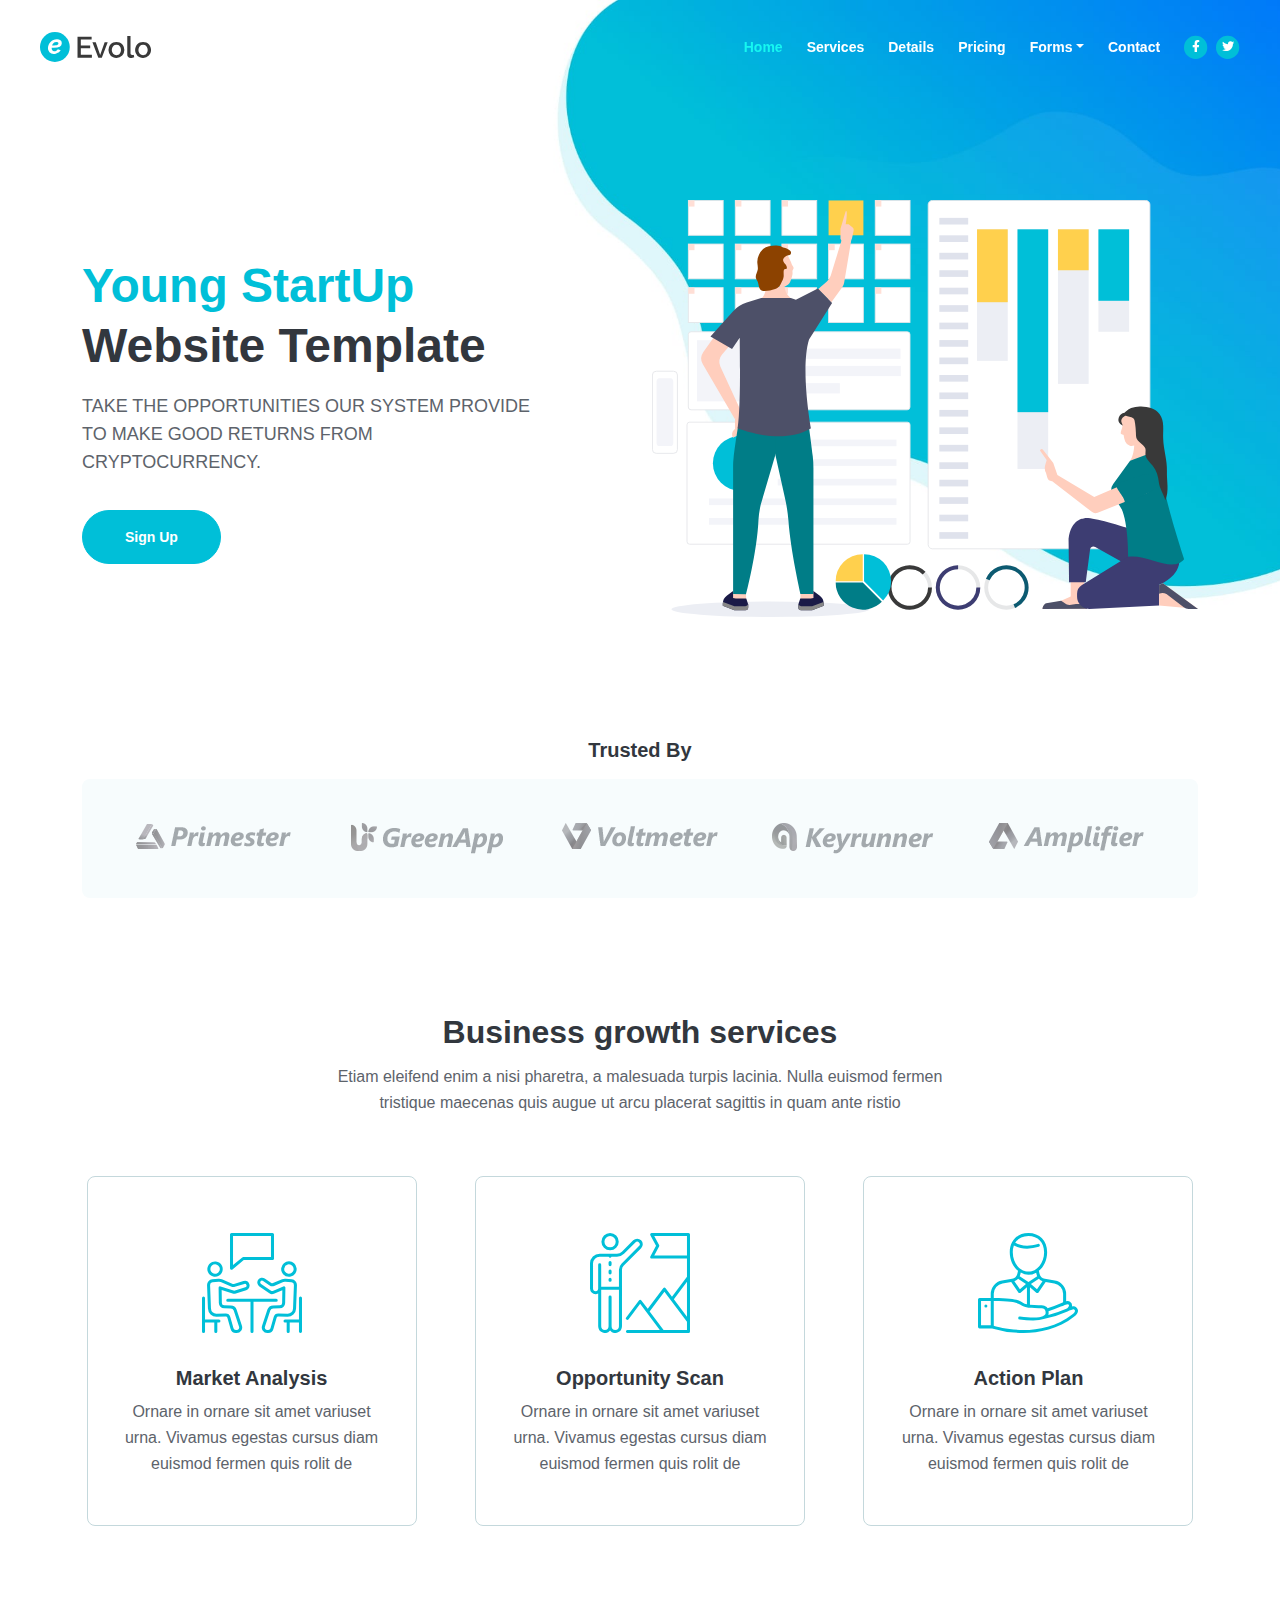
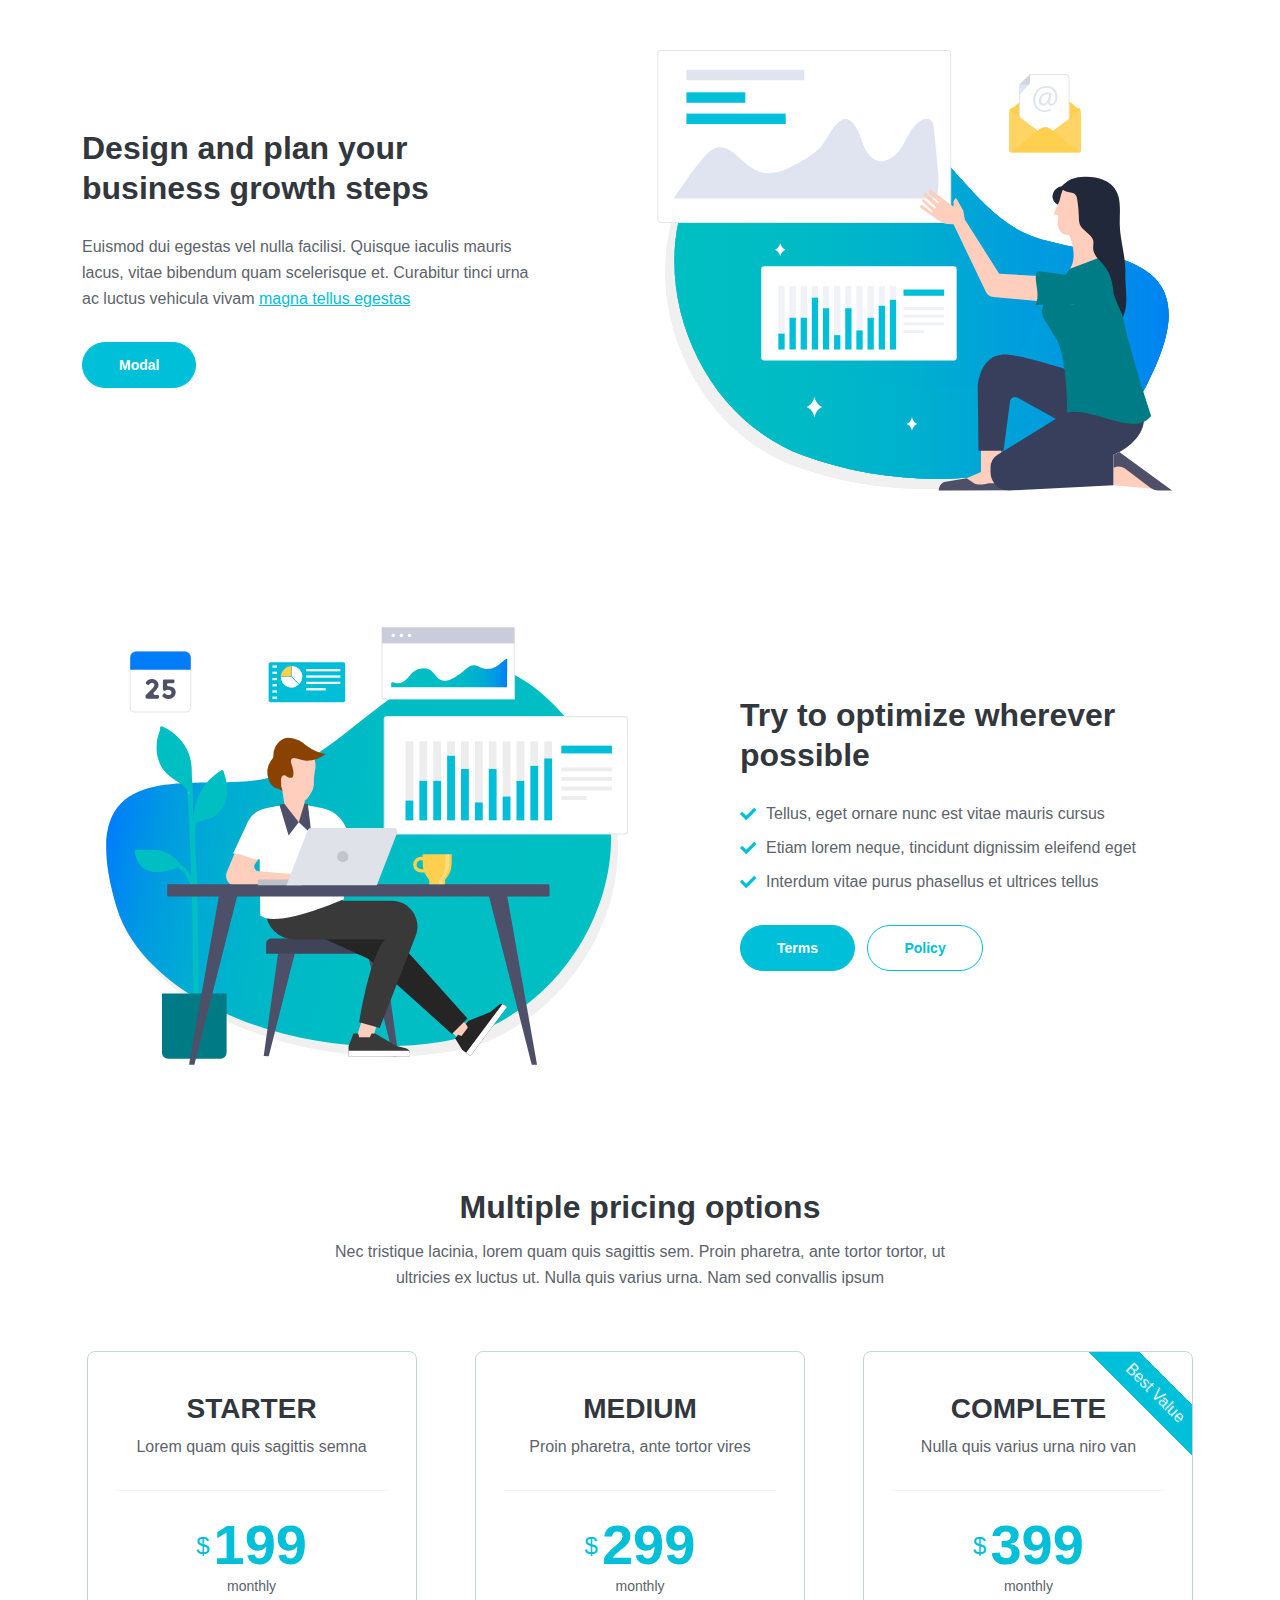
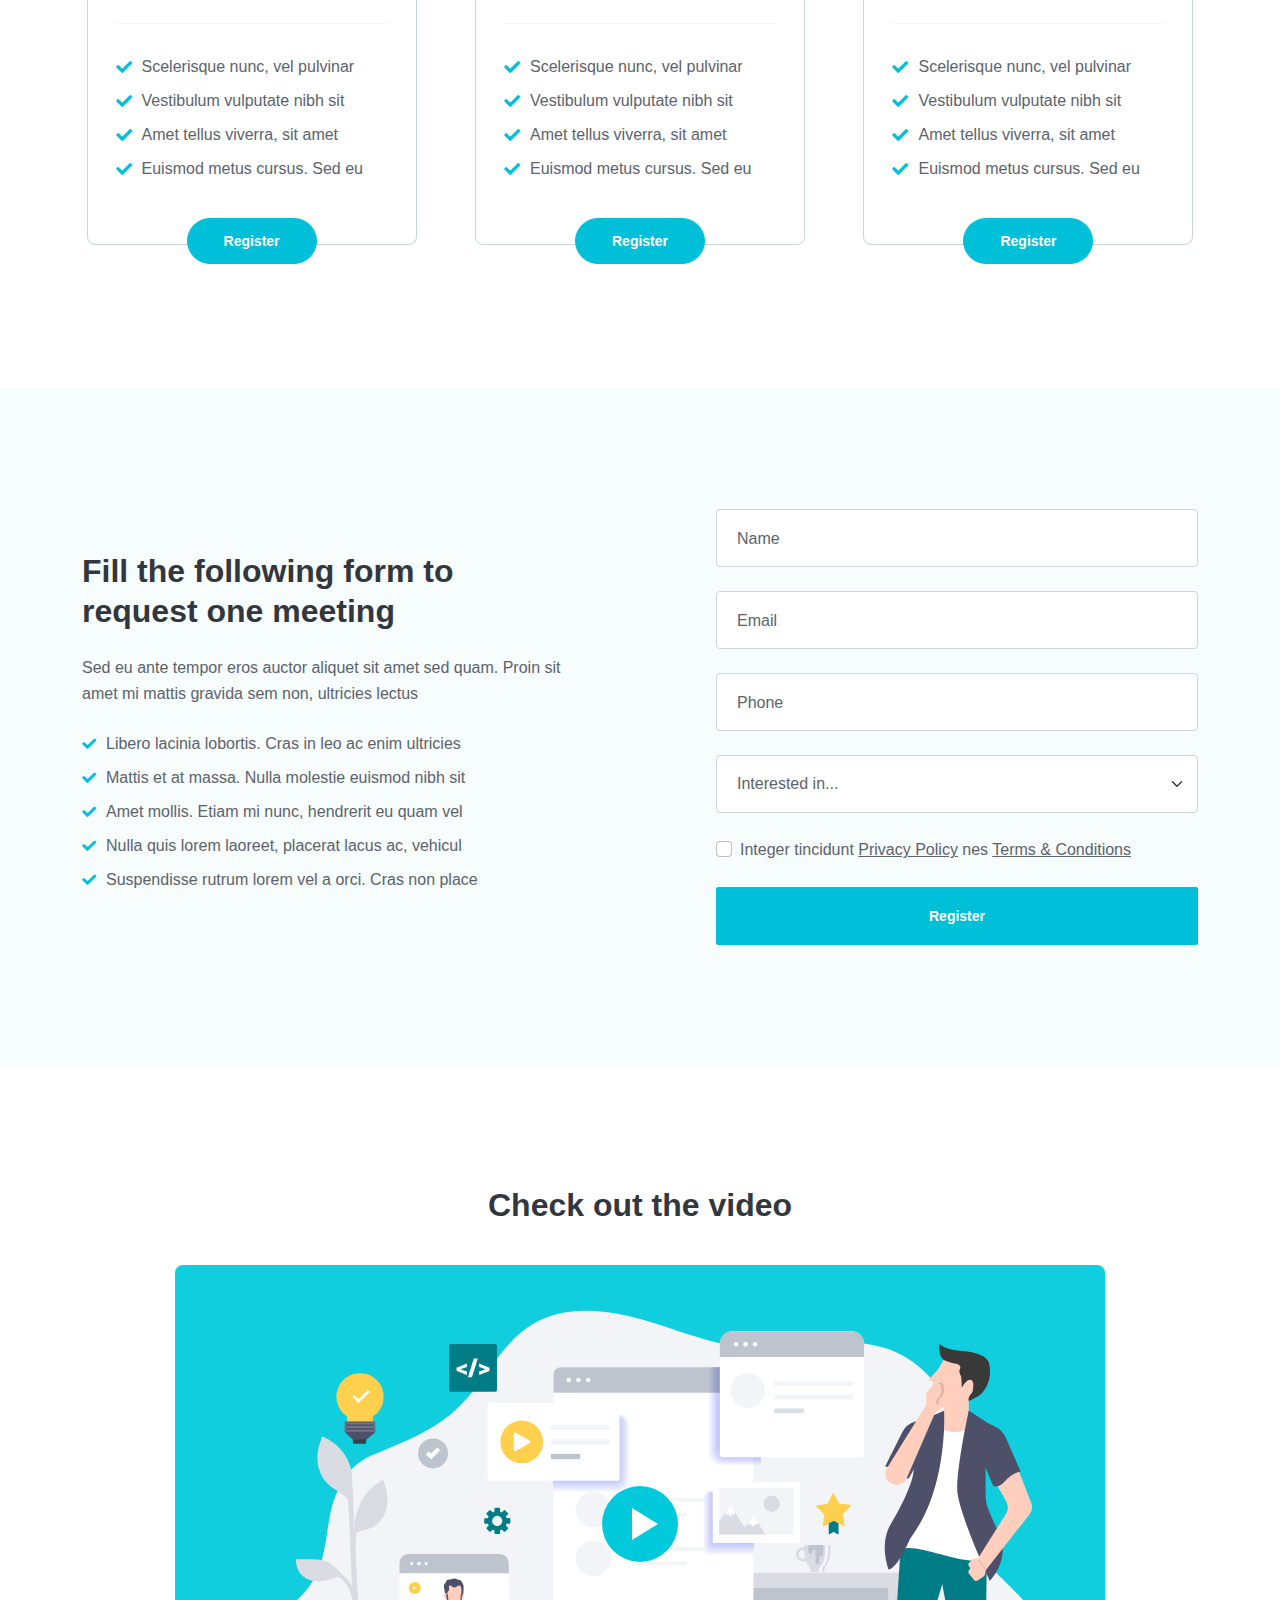
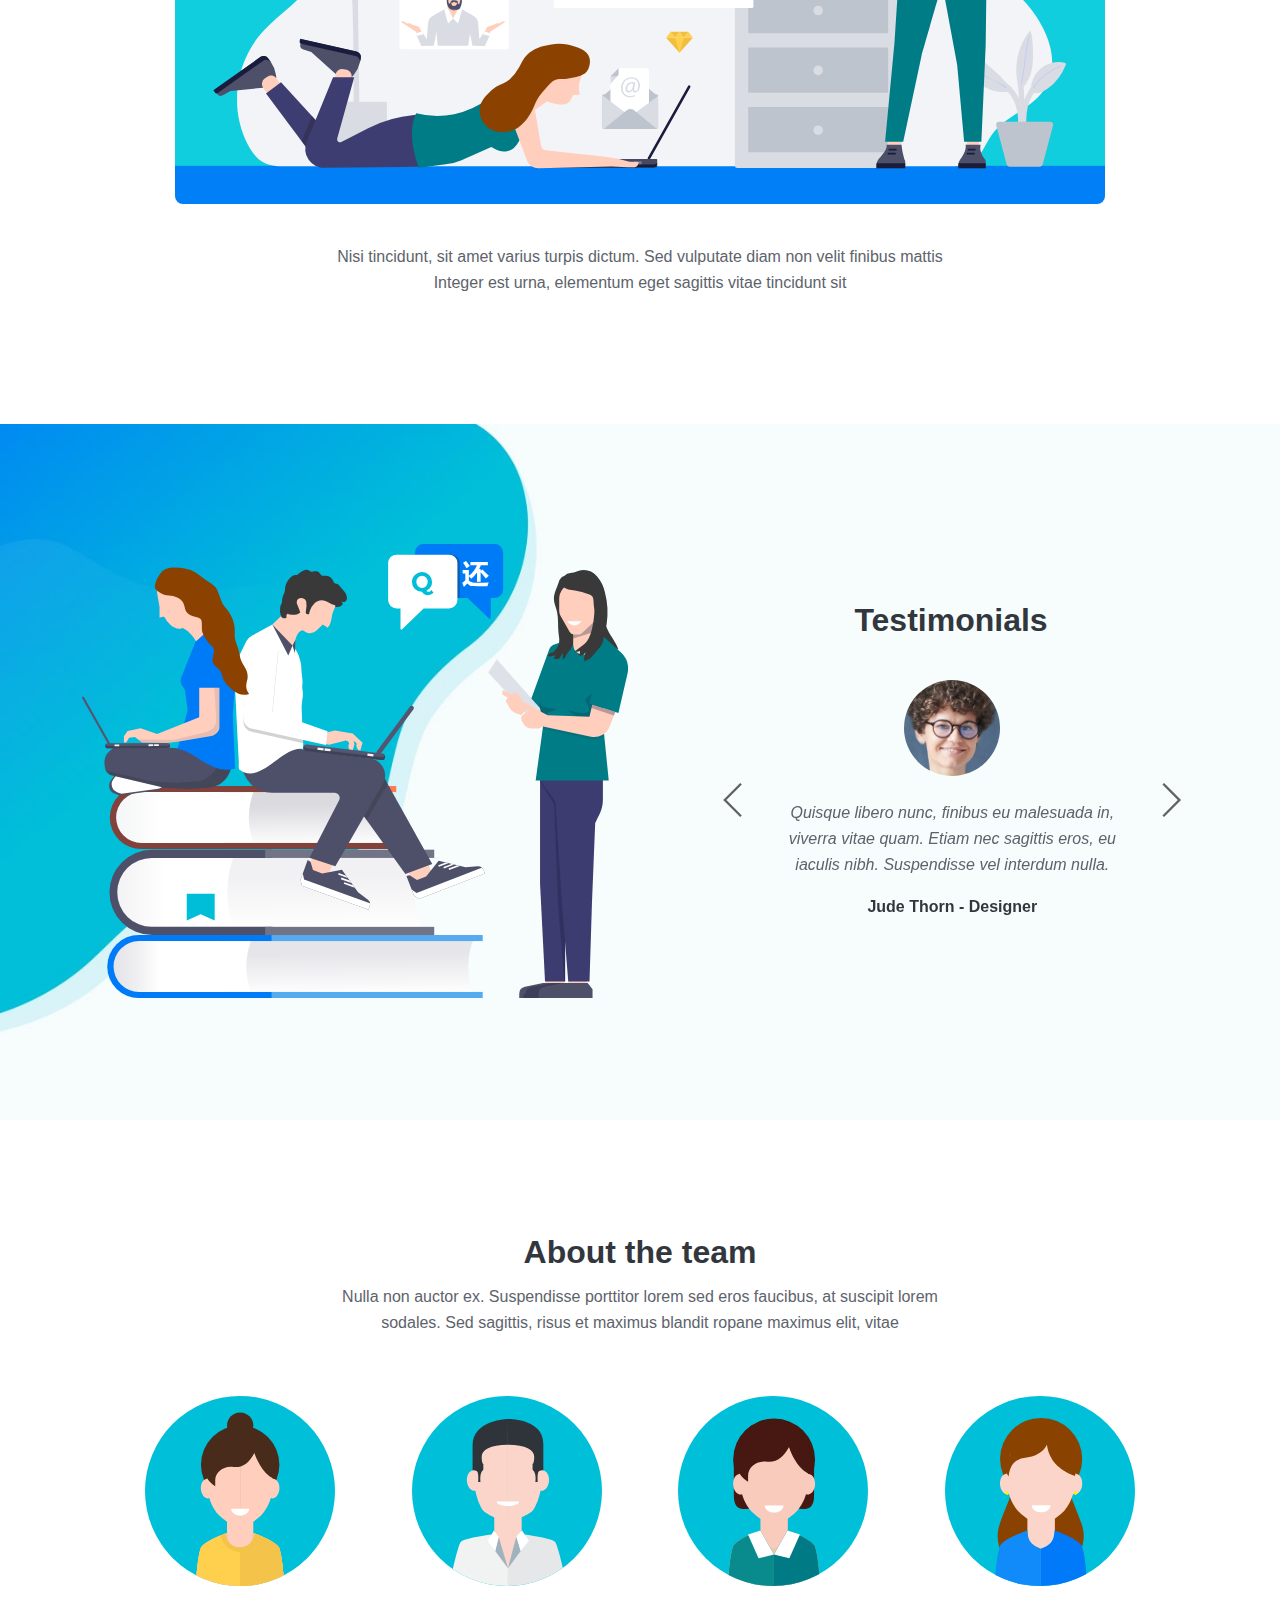
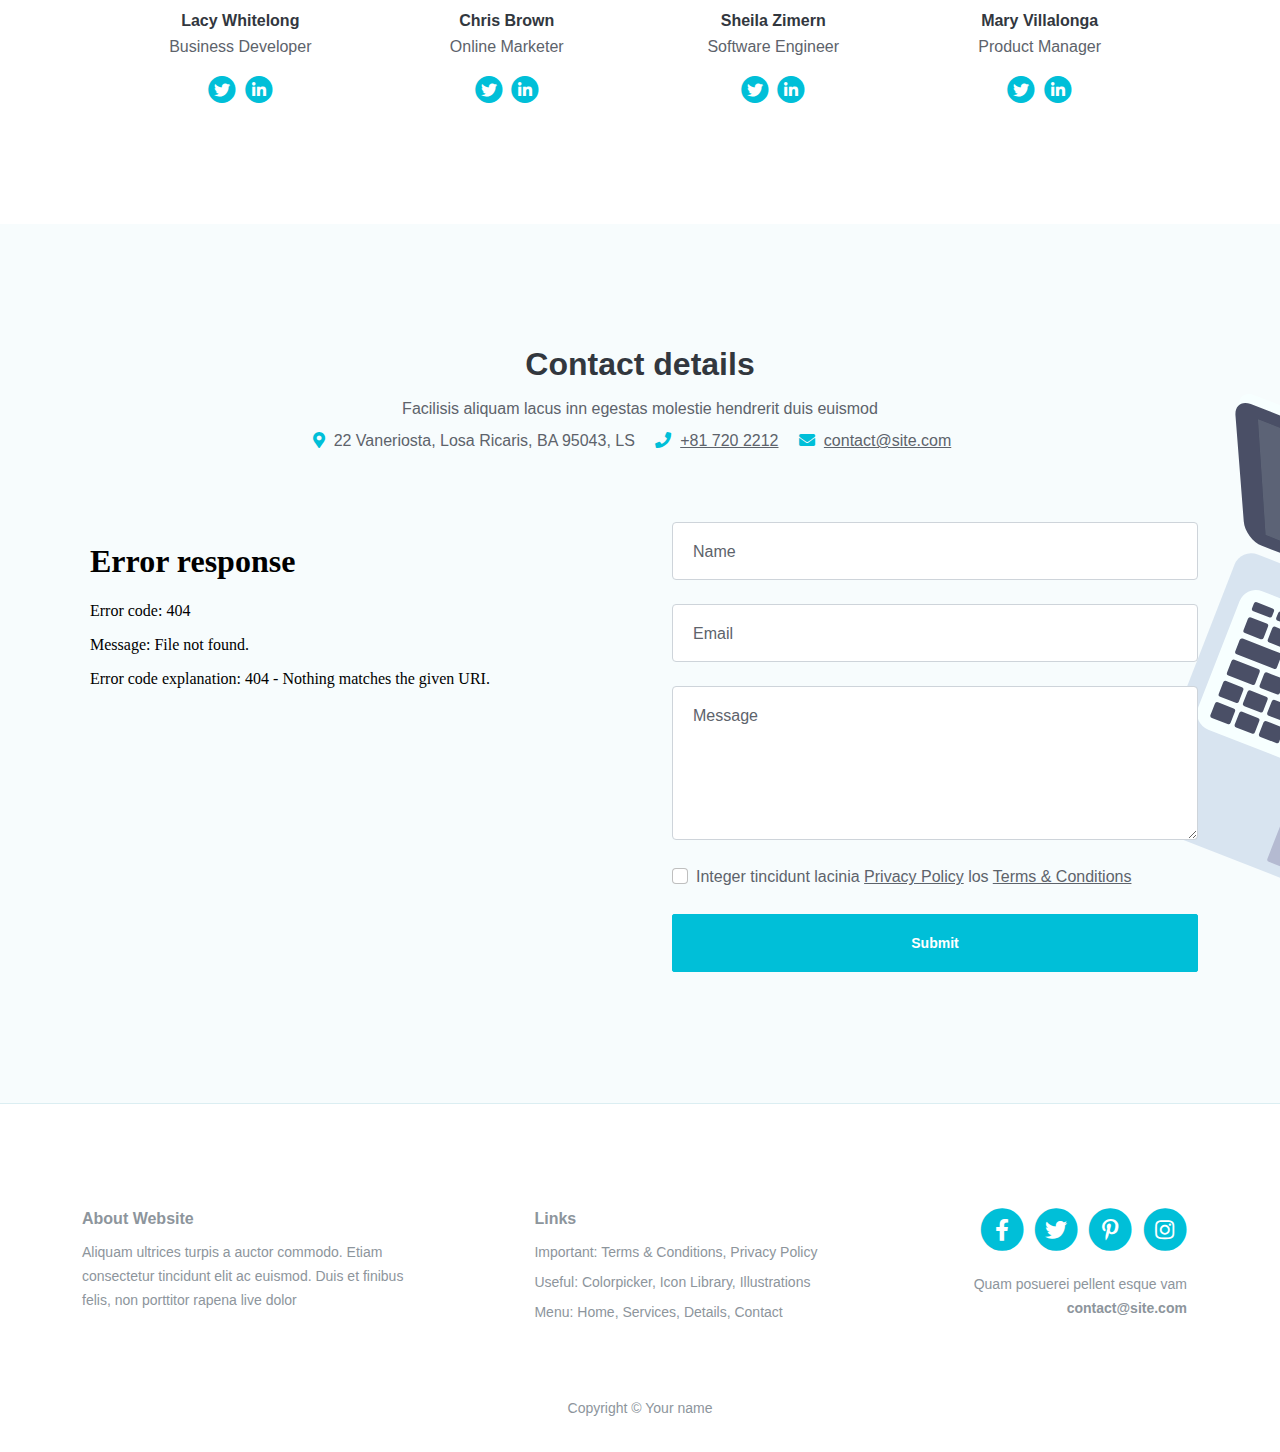
==== index.html @ c8312e65 "initial commit" ====
﻿<!DOCTYPE html>
<html lang="en">
    <head>
        <meta charset="utf-8">
        <meta name="viewport" content="width=device-width, initial-scale=1, shrink-to-fit=no">
        
        <!-- SEO Meta Tags -->
        <meta name="description" content="Your description">
        <meta name="author" content="eblocktrader">

        <!-- OG Meta Tags to improve the way the post looks when you share the page on Facebook, Twitter, LinkedIn -->
        <meta property="og:site_name" content=""> <!-- website name -->
        <meta property="og:site" content=""> <!-- website link -->
        <meta property="og:title" content=""> <!-- title shown in the actual shared post -->
        <meta property="og:description" content=""> <!-- description shown in the actual shared post -->
        <meta property="og:image" content=""> <!-- image link, make sure it's jpg -->
        <meta property="og:url" content=""> <!-- where do you want your post to link to -->
        <meta name="twitter:card" content="summary_large_image"> <!-- to have large image post format in Twitter -->

        <!-- Webpage Title -->
        <title>Webpage Title</title>
        
        <!-- Styles -->
        <link href="../../css2.css?family=Open+Sans:ital,wght@0,400;0,600;0,700;1,400&family=Poppins:wght@600&display=swap" rel="stylesheet">
        <link href="css/bootstrap.min.css" rel="stylesheet">
        <link href="css/fontawesome-all.min.css" rel="stylesheet">
        <link href="css/swiper.css" rel="stylesheet">
        <link href="css/styles.css" rel="stylesheet">
        
        <!-- Favicon  -->
        <link rel="icon" href="images/favicon.png">
    </head>
    <body data-bs-spy="scroll" data-bs-target="#navbarExample">
        
        <!-- Navigation -->
        <nav id="navbarExample" class="navbar navbar-expand-lg fixed-top navbar-light" aria-label="Main navigation">
            <div class="container">

                <!-- Image Logo -->
                <a class="navbar-brand logo-image" href="index.html"><img src="images/logo.svg" alt="alternative"></a> 

                <!-- Text Logo - Use this if you don't have a graphic logo -->
                <!-- <a class="navbar-brand logo-text" href="index.html">Evolo</a> -->

                <button class="navbar-toggler p-0 border-0" type="button" id="navbarSideCollapse" aria-label="Toggle navigation">
                    <span class="navbar-toggler-icon"></span>
                </button>

                <div class="navbar-collapse offcanvas-collapse" id="navbarsExampleDefault">
                    <ul class="navbar-nav ms-auto navbar-nav-scroll">
                        <li class="nav-item">
                            <a class="nav-link" href="#header">Home</a>
                        </li>
                        <li class="nav-item">
                            <a class="nav-link" href="#services">Services</a>
                        </li>
                        <li class="nav-item">
                            <a class="nav-link" href="#details">Details</a>
                        </li>
                        <li class="nav-item">
                            <a class="nav-link" href="#pricing">Pricing</a>
                        </li>
                        <li class="nav-item dropdown">
                            <a class="nav-link dropdown-toggle" href="#" id="dropdown01" data-bs-toggle="dropdown" aria-expanded="false">Forms</a>
                            <ul class="dropdown-menu" aria-labelledby="dropdown01">
                                <li><a class="dropdown-item" href="terms.html">Sign Up</a></li>
                                <li><div class="dropdown-divider"></div></li>
                                <li><a class="dropdown-item" href="privacy.html">Log In</a></li>
                            </ul>
                        </li>
                        <li class="nav-item">
                            <a class="nav-link" href="#contact">Contact</a>
                        </li>
                    </ul>
                    <span class="nav-item social-icons">
                        <span class="fa-stack">
                            <a href="#your-link">
                                <i class="fas fa-circle fa-stack-2x"></i>
                                <i class="fab fa-facebook-f fa-stack-1x"></i>
                            </a>
                        </span>
                        <span class="fa-stack">
                            <a href="#your-link">
                                <i class="fas fa-circle fa-stack-2x"></i>
                                <i class="fab fa-twitter fa-stack-1x"></i>
                            </a>
                        </span>
                    </span>
                </div> <!-- end of navbar-collapse -->
            </div> <!-- end of container -->
        </nav> <!-- end of navbar -->
        <!-- end of navigation -->

        
        <!-- Header -->
        <header id="header" class="header">
            <div class="container">
                <div class="row">
                    <div class="col-lg-6">
                        <div class="text-container">
                            <h1 class="h1-large"><span class="blue">Young StartUp</span> Website Template</h1>
                            <p class="p-large">TAKE THE OPPORTUNITIES OUR SYSTEM PROVIDE TO MAKE GOOD RETURNS FROM CRYPTOCURRENCY.</p>
                            <a class="btn-solid-lg" href="#services">Sign Up</a>
                        </div> <!-- end of text-container -->
                    </div> <!-- end of div -->
                    <div class="col-lg-6">
                        <div class="image-container">
                            <img class="img-fluid" src="images/header-teamwork.svg" alt="alternative">
                        </div> <!-- end of image-container -->
                    </div> <!-- end of col -->
                </div> <!-- end of row -->
            </div> <!-- end of container -->
        </header> <!-- end of header -->
        <!-- end of header -->


        <!-- Customers -->
        <div class="slider-1">
            <div class="container">
                <div class="row">
                    <div class="col-lg-12">
                        <h5>Trusted By</h5>
                        
                        <!-- Image Slider -->
                        <div class="slider-container">
                            <div class="swiper-container image-slider">
                                <div class="swiper-wrapper">
                                    <div class="swiper-slide">
                                        <img class="img-fluid" src="images/customer-logo-1.png" alt="alternative">
                                    </div>
                                    <div class="swiper-slide">
                                        <img class="img-fluid" src="images/customer-logo-2.png" alt="alternative">
                                    </div>
                                    <div class="swiper-slide">
                                        <img class="img-fluid" src="images/customer-logo-3.png" alt="alternative">
                                    </div>
                                    <div class="swiper-slide">
                                        <img class="img-fluid" src="images/customer-logo-4.png" alt="alternative">
                                    </div>
                                    <div class="swiper-slide">
                                        <img class="img-fluid" src="images/customer-logo-5.png" alt="alternative">
                                    </div>
                                    <div class="swiper-slide">
                                        <img class="img-fluid" src="images/customer-logo-6.png" alt="alternative">
                                    </div>
                                </div> <!-- end of swiper-wrapper -->
                            </div> <!-- end of swiper container -->
                        </div> <!-- end of slider-container -->
                        <!-- end of image slider -->

                    </div> <!-- end of col -->
                </div> <!-- end of row -->
            </div> <!-- end of container -->
        </div> <!-- end of slider-1 -->
        <!-- end of customers -->


        <!-- Services -->
        <div id="services" class="cards-1">
            <div class="container">
                <div class="row">
                    <div class="col-lg-12">
                        <h2 class="h2-heading">Business growth services</h2>
                        <p class="p-heading">Etiam eleifend enim a nisi pharetra, a malesuada turpis lacinia. Nulla euismod fermen tristique maecenas quis augue ut arcu placerat sagittis in quam ante ristio</p>
                    </div> <!-- end of col -->
                </div> <!-- end of row -->
                <div class="row">
                    <div class="col-lg-12">
                        
                        <!-- Card -->
                        <div class="card">
                            <div class="card-image">
                                <img class="img-fluid" src="images/services-icon-1.svg" alt="alternative">
                            </div>
                            <div class="card-body">
                                <h5 class="card-title">Market Analysis</h5>
                                <p>Ornare in ornare sit amet variuset urna. Vivamus egestas cursus diam euismod fermen quis rolit de</p>
                            </div>
                        </div>
                        <!-- end of card -->

                        <!-- Card -->
                        <div class="card">
                            <div class="card-image">
                                <img class="img-fluid" src="images/services-icon-2.svg" alt="alternative">
                            </div>
                            <div class="card-body">
                                <h5 class="card-title">Opportunity Scan</h5>
                                <p>Ornare in ornare sit amet variuset urna. Vivamus egestas cursus diam euismod fermen quis rolit de</p>
                            </div>
                        </div>
                        <!-- end of card -->

                        <!-- Card -->
                        <div class="card">
                            <div class="card-image">
                                <img class="img-fluid" src="images/services-icon-3.svg" alt="alternative">
                            </div>
                            <div class="card-body">
                                <h5 class="card-title">Action Plan</h5>
                                <p>Ornare in ornare sit amet variuset urna. Vivamus egestas cursus diam euismod fermen quis rolit de</p>
                            </div>
                        </div>
                        <!-- end of card -->

                    </div> <!-- end of col -->
                </div> <!-- end of row -->
            </div> <!-- end of container -->
        </div> <!-- end of cards-1 -->
        <!-- end of services -->


        <!-- Details 1 -->
        <div id="details" class="basic-1">
            <div class="container">
                <div class="row">
                    <div class="col-lg-6">
                        <div class="text-container">
                            <h2>Design and plan your business growth steps</h2>
                            <p>Euismod dui egestas vel nulla facilisi. Quisque iaculis mauris lacus, vitae bibendum quam scelerisque et. Curabitur tinci urna ac luctus vehicula vivam <a class="blue" href="#registration">magna tellus egestas</a></p>
                            <a class="btn-solid-reg" data-bs-toggle="modal" data-bs-target="#detailsModal1">Modal</a>
                        </div> <!-- end of text-container -->
                    </div> <!-- end of col -->
                    <div class="col-lg-6">
                        <div class="image-container">
                            <img class="img-fluid" src="images/details-1.svg" alt="alternative">
                        </div> <!-- end of image-container -->
                    </div> <!-- end of col -->
                </div> <!-- end of row -->
            </div> <!-- end of container -->
        </div> <!-- end of basic-1 -->
        <!-- end of details 1 -->


        <!-- Details Modal -->
        <div class="details-modal">
            <div id="detailsModal1" class="modal fade" tabindex="-1" aria-hidden="true">
                <div class="modal-dialog">
                    <div class="modal-content">
                        <div class="row">
                            <button type="button" class="btn-close" data-bs-dismiss="modal" aria-label="Close"></button>
                            <div class="col-lg-8">
                                <div class="image-container">
                                    <img class="img-fluid" src="images/details-modal.jpg" alt="alternative">
                                </div> <!-- end of image-container -->
                            </div> <!-- end of col -->
                            <div class="col-lg-4">
                                <h3>Goals Setting</h3>
                                <hr>
                                <p>In gravida at nunc sodales pretium. Vivamus semper, odio vitae mattis auctor, elit elit semper magna ac tum nico vela spider</p>
                                <h4>User Feedback</h4>
                                <p>Sapien vitae eros. Praesent ut erat a tellus posuere nisi more thico cursus pharetra finibus posuere nisi. Vivamus feugiat</p>
                                <ul class="list-unstyled li-space-lg">
                                    <li class="d-flex">
                                        <i class="fas fa-check"></i>
                                        <div class="flex-grow-1">Tincidunt sem vel brita bet mala</div>
                                    </li>
                                    <li class="d-flex">
                                        <i class="fas fa-check"></i>
                                        <div class="flex-grow-1">Sapien condimentum sacoz sil necr</div>
                                    </li>
                                    <li class="d-flex">
                                        <i class="fas fa-check"></i>
                                        <div class="flex-grow-1">Fusce interdum nec ravon fro urna</div>
                                    </li>
                                    <li class="d-flex">
                                        <i class="fas fa-check"></i>
                                        <div class="flex-grow-1">Integer pulvinar biolot bat tortor</div>
                                    </li>
                                    <li class="d-flex">
                                        <i class="fas fa-check"></i>
                                        <div class="flex-grow-1">Id ultricies fringilla fangor raq trinit</div>
                                    </li>
                                </ul>
                                <a id="modalCtaBtn" class="btn-solid-reg" href="#your-link">Details</a>
                                <button type="button" class="btn-outline-reg" data-bs-dismiss="modal">Close</button>
                            </div> <!-- end of col -->
                        </div> <!-- end of row -->
                    </div> <!-- end of modal-content -->
                </div> <!-- end of modal-dialog -->
            </div> <!-- end of modal -->
        </div> <!-- end of details-modal -->
        <!-- end of details modal --> 


        <!-- Details 2 -->
        <div class="basic-2">
            <div class="container">
                <div class="row">
                    <div class="col-lg-6">
                        <div class="image-container">
                            <img class="img-fluid" src="images/details-2.svg" alt="alternative">
                        </div> <!-- end of image-container -->
                    </div> <!-- end of col -->
                    <div class="col-lg-6">
                        <div class="text-container">
                            <h2>Try to optimize wherever possible</h2>
                            <ul class="list-unstyled li-space-lg">
                                <li class="d-flex">
                                    <i class="fas fa-check"></i>
                                    <div class="flex-grow-1">Tellus, eget ornare nunc est vitae mauris cursus</div>
                                </li>
                                <li class="d-flex">
                                    <i class="fas fa-check"></i>
                                    <div class="flex-grow-1">Etiam lorem neque, tincidunt dignissim eleifend eget</div>
                                </li>
                                <li class="d-flex">
                                    <i class="fas fa-check"></i>
                                    <div class="flex-grow-1">Interdum vitae purus phasellus et ultrices tellus</div>
                                </li>
                            </ul>
                            <a class="btn-solid-reg" href="terms.html">Terms</a>
                            <a class="btn-outline-reg" href="privacy.html">Policy</a>
                        </div> <!-- end of text-container -->
                    </div> <!-- end of col -->
                </div> <!-- end of row -->
            </div> <!-- end of container -->
        </div> <!-- end of basic-2 -->
        <!-- end of details 2 -->


        <!-- Pricing -->
        <div id="pricing" class="cards-2">
            <div class="container">
                <div class="row">
                    <div class="col-lg-12">
                        <h2 class="h2-heading">Multiple pricing options</h2>
                        <p class="p-heading">Nec tristique lacinia, lorem quam quis sagittis sem. Proin pharetra, ante tortor tortor, ut ultricies ex luctus ut. Nulla quis varius urna. Nam sed convallis ipsum</p>
                    </div> <!-- end of col -->
                </div> <!-- end of row -->
                <div class="row">
                    <div class="col-lg-12">

                        <!-- Card-->
                        <div class="card">
                            <div class="card-body">
                                <div class="card-title">STARTER</div>
                                <p>Lorem quam quis sagittis semna</p>
                                <hr class="cell-divide-hr">
                                <div class="price"><span class="currency">$</span><span class="value">199</span></div>
                                <div class="frequency">monthly</div>
                                <hr class="cell-divide-hr">
                                <ul class="list-unstyled li-space-lg">
                                    <li class="d-flex">
                                        <i class="fas fa-check"></i>
                                        <div class="flex-grow-1">Scelerisque nunc, vel pulvinar</div>
                                    </li>
                                    <li class="d-flex">
                                        <i class="fas fa-check"></i>
                                        <div class="flex-grow-1">Vestibulum vulputate nibh sit</div>
                                    </li>
                                    <li class="d-flex">
                                        <i class="fas fa-check"></i>
                                        <div class="flex-grow-1">Amet tellus viverra, sit amet</div>
                                    </li>
                                    <li class="d-flex">
                                        <i class="fas fa-check"></i>
                                        <div class="flex-grow-1">Euismod metus cursus. Sed eu</div>
                                    </li>
                                </ul>
                                <div class="button-wrapper">
                                    <a class="btn-solid-reg" href="#registration">Register</a>
                                </div>
                            </div>
                        </div> <!-- end of card -->
                        <!-- end of card -->

                        <!-- Card-->
                        <div class="card">
                            <div class="card-body">
                                <div class="card-title">MEDIUM</div>
                                <p>Proin pharetra, ante tortor vires</p>
                                <hr class="cell-divide-hr">
                                <div class="price"><span class="currency">$</span><span class="value">299</span></div>
                                <div class="frequency">monthly</div>
                                <hr class="cell-divide-hr">
                                <ul class="list-unstyled li-space-lg">
                                    <li class="d-flex">
                                        <i class="fas fa-check"></i>
                                        <div class="flex-grow-1">Scelerisque nunc, vel pulvinar</div>
                                    </li>
                                    <li class="d-flex">
                                        <i class="fas fa-check"></i>
                                        <div class="flex-grow-1">Vestibulum vulputate nibh sit</div>
                                    </li>
                                    <li class="d-flex">
                                        <i class="fas fa-check"></i>
                                        <div class="flex-grow-1">Amet tellus viverra, sit amet</div>
                                    </li>
                                    <li class="d-flex">
                                        <i class="fas fa-check"></i>
                                        <div class="flex-grow-1">Euismod metus cursus. Sed eu</div>
                                    </li>
                                </ul>
                                <div class="button-wrapper">
                                    <a class="btn-solid-reg" href="#registration">Register</a>
                                </div>
                            </div>
                        </div> <!-- end of card -->
                        <!-- end of card -->

                        <!-- Card-->
                        <div class="card">
                            <div class="label">
                                <p class="best-value">Best Value</p>
                            </div>
                            <div class="card-body">
                                <div class="card-title">COMPLETE</div>
                                <p>Nulla quis varius urna niro van</p>
                                <hr class="cell-divide-hr">
                                <div class="price"><span class="currency">$</span><span class="value">399</span></div>
                                <div class="frequency">monthly</div>
                                <hr class="cell-divide-hr">
                                <ul class="list-unstyled li-space-lg">
                                    <li class="d-flex">
                                        <i class="fas fa-check"></i>
                                        <div class="flex-grow-1">Scelerisque nunc, vel pulvinar</div>
                                    </li>
                                    <li class="d-flex">
                                        <i class="fas fa-check"></i>
                                        <div class="flex-grow-1">Vestibulum vulputate nibh sit</div>
                                    </li>
                                    <li class="d-flex">
                                        <i class="fas fa-check"></i>
                                        <div class="flex-grow-1">Amet tellus viverra, sit amet</div>
                                    </li>
                                    <li class="d-flex">
                                        <i class="fas fa-check"></i>
                                        <div class="flex-grow-1">Euismod metus cursus. Sed eu</div>
                                    </li>
                                </ul>
                                <div class="button-wrapper">
                                    <a class="btn-solid-reg" href="#registration">Register</a>
                                </div>
                            </div>
                        </div> <!-- end of card -->
                        <!-- end of card -->

                    </div> <!-- end of col -->
                </div> <!-- end of row -->
            </div> <!-- end of container -->
        </div> <!-- end of cards-2 -->
        <!-- end of pricing -->


        <!-- Registration -->
        <div id="registration" class="form-1 bg-gray">
            <div class="container">
                <div class="row">
                    <div class="col-lg-6">
                        <div class="text-container">
                            <h2>Fill the following form to request one meeting</h2>
                            <p>Sed eu ante tempor eros auctor aliquet sit amet sed quam. Proin sit amet mi mattis gravida sem non, ultricies lectus</p>
                            <ul class="list-unstyled li-space-lg">
                                <li class="d-flex">
                                    <i class="fas fa-check"></i>
                                    <div class="flex-grow-1">Libero lacinia lobortis. Cras in leo ac enim ultricies</div>
                                </li>
                                <li class="d-flex">
                                    <i class="fas fa-check"></i>
                                    <div class="flex-grow-1">Mattis et at massa. Nulla molestie euismod nibh sit</div>
                                </li>
                                <li class="d-flex">
                                    <i class="fas fa-check"></i>
                                    <div class="flex-grow-1">Amet mollis. Etiam mi nunc, hendrerit eu quam vel</div>
                                </li>
                                <li class="d-flex">
                                    <i class="fas fa-check"></i>
                                    <div class="flex-grow-1">Nulla quis lorem laoreet, placerat lacus ac, vehicul</div>
                                </li>
                                <li class="d-flex">
                                    <i class="fas fa-check"></i>
                                    <div class="flex-grow-1">Suspendisse rutrum lorem vel a orci. Cras non place</div>
                                </li>
                            </ul>
                        </div> <!-- end of text-container -->
                    </div> <!-- end of col -->
                    <div class="col-lg-6">

                        <!-- Registration Form -->
                        <form>
                            <div class="mb-4 form-floating">
                                <input type="text" class="form-control" id="floatingInput1" placeholder="Name">
                                <label for="floatingInput1">Name</label>
                            </div>
                            <div class="mb-4 form-floating">
                                <input type="email" class="form-control" id="floatingInput2" placeholder="name@example.com">
                                <label for="floatingInput2">Email</label>
                            </div>
                            <div class="mb-4 form-floating">
                                <input type="text" class="form-control" id="floatingInput3" placeholder="Phone">
                                <label for="floatingInput3">Phone</label>
                            </div>
                            <div class="mb-4 input-group">
                                <select class="form-select" id="inputGroupSelect1">
                                    <option selected="">Interested in...</option>
                                    <option value="Starter">Starter</option>
                                    <option value="Medium">Medium</option>
                                    <option value="Complete">Market Domination</option>
                                </select>
                            </div>
                            <div class="mb-4 form-check">
                                <input type="checkbox" class="form-check-input" id="exampleCheck1">
                                <label class="form-check-label" for="exampleCheck1">Integer tincidunt <a href="privacy.html">Privacy Policy</a> nes <a href="terms.html">Terms & Conditions</a></label>
                            </div>
                            <button type="submit" class="form-control-submit-button">Register</button>
                        </form>
                        <!-- end of registrations form -->

                    </div> <!-- end of col -->
                </div> <!-- end of row -->
            </div> <!-- end of container -->
        </div> <!-- end of form-1 -->
        <!-- end of registration -->


        <!-- Video -->
        <div class="basic-3">
            <div class="container">
                <div class="row">
                    <div class="col-lg-12">
                        <h2 class="h2-heading">Check out the video</h2>
                    </div> <!-- end of col -->
                </div> <!-- end of row -->
                <div class="row">
                    <div class="col-lg-12">
                        
                        <!-- Video Preview -->
                        <div class="image-container">
                            <div class="video-wrapper">
                                <img class="img-fluid" src="images/video-preview.svg" alt="alternative">
                                <a class="video-btn" data-bs-toggle="modal" data-bs-target="#videoModal" data-bs-src="https://www.youtube.com/embed/fLCjQJCekTs">
                                    <span class="video-play-button">
                                        <span></span>
                                    </span>
                                </a>
                            </div> <!-- end of video-wrapper -->
                        </div> <!-- end of image-container -->
                        <!-- end of video preview -->
                        
                    </div> <!-- end of col -->
                </div> <!-- end of row -->
                <div class="row">
                    <div class="col-lg-12">
                        <div class="p-heading">Nisi tincidunt, sit amet varius turpis dictum. Sed vulputate diam non velit finibus mattis Integer est urna, elementum eget sagittis vitae tincidunt sit</div>
                    </div> <!-- end of col -->
                </div> <!-- end of row -->
            </div> <!-- end of container -->
        </div> <!-- end of basic-3 -->
        <!-- end of video -->


        <!-- Video Modal -->
        <div class="video-modal">
            <div class="modal fade" id="videoModal" tabindex="-1" role="dialog" aria-hidden="true">
                <div class="modal-dialog" role="document">
                    <div class="modal-content">
                        <button type="button" class="btn-close" data-bs-dismiss="modal" aria-label="Close"></button>
                        <div class="ratio ratio-16x9">
                            <iframe class="embed-responsive-item" id="video" allow="autoplay"></iframe>
                        </div>
                    </div> <!-- end of modal-content -->
                </div> <!-- end of modal-dialog -->
            </div> <!-- end of modal -->
        </div> <!-- end of video-modal -->
        <!-- end of video modal -->


        <!-- Testimonials -->
        <div class="slider-2">
            <div class="container">
                <div class="row">
                    <div class="col-lg-6">
                        <div class="image-container">
                            <img class="img-fluid" src="images/testimonials.svg" alt="alternative">
                        </div> <!-- end of image-container -->
                    </div> <!-- end of col -->
                    <div class="col-lg-6">
                        <h2>Testimonials</h2>
                        
                        <!-- Card Slider -->
                        <div class="slider-container">
                            <div class="swiper-container card-slider">
                                <div class="swiper-wrapper">
                                    
                                    <!-- Slide -->
                                    <div class="swiper-slide">
                                        <div class="card">
                                            <img class="card-image" src="images/testimonial-1.jpg" alt="alternative">
                                            <div class="card-body">
                                                <p class="testimonial-text">Quisque libero nunc, finibus eu malesuada in, viverra vitae quam. Etiam nec sagittis eros, eu iaculis nibh. Suspendisse vel interdum nulla.</p>
                                                <p class="testimonial-author">Jude Thorn - Designer</p>
                                            </div>
                                        </div>
                                    </div> <!-- end of swiper-slide -->
                                    <!-- end of slide -->
            
                                    <!-- Slide -->
                                    <div class="swiper-slide">
                                        <div class="card">
                                            <img class="card-image" src="images/testimonial-2.jpg" alt="alternative">
                                            <div class="card-body">
                                                <p class="testimonial-text">Quisque libero nunc, finibus eu malesuada in, viverra vitae quam. Etiam nec sagittis eros, eu iaculis nibh. Suspendisse vel interdum nulla.</p>
                                                <p class="testimonial-author">Marsha Singer - Developer</p>
                                            </div>
                                        </div>        
                                    </div> <!-- end of swiper-slide -->
                                    <!-- end of slide -->
            
                                    <!-- Slide -->
                                    <div class="swiper-slide">
                                        <div class="card">
                                            <img class="card-image" src="images/testimonial-3.jpg" alt="alternative">
                                            <div class="card-body">
                                                <p class="testimonial-text">Quisque libero nunc, finibus eu malesuada in, viverra vitae quam. Etiam nec sagittis eros, eu iaculis nibh. Suspendisse vel interdum nulla.</p>
                                                <p class="testimonial-author">Roy Smith - Marketer</p>
                                            </div>
                                        </div>        
                                    </div> <!-- end of swiper-slide -->
                                    <!-- end of slide -->
                                
                                </div> <!-- end of swiper-wrapper -->
            
                                <!-- Add Arrows -->
                                <div class="swiper-button-next"></div>
                                <div class="swiper-button-prev"></div>
                                <!-- end of add arrows -->
            
                            </div> <!-- end of swiper-container -->
                        </div> <!-- end of slider-container -->
                        <!-- end of card slider -->

                    </div> <!-- end of col -->
                </div> <!-- end of row -->
            </div> <!-- end of container -->
        </div> <!-- end of slider-2 -->
        <!-- end of testimonials -->


        <!-- Team -->
        <div class="cards-3">
            <div class="container">
                <div class="row">
                    <div class="col-lg-12">
                        <h2 class="h2-heading">About the team</h2>
                        <p class="p-heading">Nulla non auctor ex. Suspendisse porttitor lorem sed eros faucibus, at suscipit lorem sodales. Sed sagittis, risus et maximus blandit ropane maximus elit, vitae</p>
                    </div> <!-- end of col -->
                </div> <!-- end of row -->
                <div class="row">
                    <div class="col-lg-12">
                        
                        <!-- Card -->
                        <div class="card">
                            <div class="card-image">
                                <img class="img-fluid" src="images/team-member-1.svg" alt="alternative">
                            </div>
                            <div class="card-body">
                                <h6 class="card-title">Lacy Whitelong</h6>
                                <p>Business Developer</p>
                                <span class="fa-stack">
                                    <a href="#your-link">
                                        <i class="fas fa-circle fa-stack-2x"></i>
                                        <i class="fab fa-twitter fa-stack-1x"></i>
                                    </a>
                                </span>
                                <span class="fa-stack">
                                    <a href="#your-link">
                                        <i class="fas fa-circle fa-stack-2x"></i>
                                        <i class="fab fa-linkedin-in fa-stack-1x"></i>
                                    </a>
                                </span>
                            </div>
                        </div>
                        <!-- end of card -->

                        <!-- Card -->
                        <div class="card">
                            <div class="card-image">
                                <img class="img-fluid" src="images/team-member-2.svg" alt="alternative">
                            </div>
                            <div class="card-body">
                                <h6 class="card-title">Chris Brown</h6>
                                <p>Online Marketer</p>
                                <span class="fa-stack">
                                    <a href="#your-link">
                                        <i class="fas fa-circle fa-stack-2x"></i>
                                        <i class="fab fa-twitter fa-stack-1x"></i>
                                    </a>
                                </span>
                                <span class="fa-stack">
                                    <a href="#your-link">
                                        <i class="fas fa-circle fa-stack-2x"></i>
                                        <i class="fab fa-linkedin-in fa-stack-1x"></i>
                                    </a>
                                </span>
                            </div>
                        </div>
                        <!-- end of card -->

                        <!-- Card -->
                        <div class="card">
                            <div class="card-image">
                                <img class="img-fluid" src="images/team-member-3.svg" alt="alternative">
                            </div>
                            <div class="card-body">
                                <h6 class="card-title">Sheila Zimern</h6>
                                <p>Software Engineer</p>
                                <span class="fa-stack">
                                    <a href="#your-link">
                                        <i class="fas fa-circle fa-stack-2x"></i>
                                        <i class="fab fa-twitter fa-stack-1x"></i>
                                    </a>
                                </span>
                                <span class="fa-stack">
                                    <a href="#your-link">
                                        <i class="fas fa-circle fa-stack-2x"></i>
                                        <i class="fab fa-linkedin-in fa-stack-1x"></i>
                                    </a>
                                </span>
                            </div>
                        </div>
                        <!-- end of card -->

                        <!-- Card -->
                        <div class="card">
                            <div class="card-image">
                                <img class="img-fluid" src="images/team-member-4.svg" alt="alternative">
                            </div>
                            <div class="card-body">
                                <h6 class="card-title">Mary Villalonga</h6>
                                <p>Product Manager</p>
                                <span class="fa-stack">
                                    <a href="#your-link">
                                        <i class="fas fa-circle fa-stack-2x"></i>
                                        <i class="fab fa-twitter fa-stack-1x"></i>
                                    </a>
                                </span>
                                <span class="fa-stack">
                                    <a href="#your-link">
                                        <i class="fas fa-circle fa-stack-2x"></i>
                                        <i class="fab fa-linkedin-in fa-stack-1x"></i>
                                    </a>
                                </span>
                            </div>
                        </div>
                        <!-- end of card -->

                    </div> <!-- end of col -->
                </div> <!-- end of row -->
            </div> <!-- end of container -->
        </div> <!-- end of cards-3 -->
        <!-- end of team -->


        <!-- Contact -->
        <div id="contact" class="form-2 bg-gray">
            <img class="decoration" src="images/contact-macbook.svg" alt="alternative">
            <div class="container">
                <div class="row">
                    <div class="col-lg-12">
                        <h2 class="h2-heading">Contact details</h2>
                        <p class="p-heading">Facilisis aliquam lacus inn egestas molestie hendrerit duis euismod</p>
                        <ul class="list-unstyled li-space-lg">
                            <li><i class="fas fa-map-marker-alt"></i> &nbsp;22 Vaneriosta, Losa Ricaris, BA 95043, LS</li>
                            <li><i class="fas fa-phone"></i> &nbsp;<a href="tel:00817202212">+81 720 2212</a></li>
                            <li><i class="fas fa-envelope"></i> &nbsp;<a href="mailto:contact@site.com">contact@site.com</a></li>
                        </ul>
                    </div> <!-- end of col -->
                </div> <!-- end of row -->
                <div class="row">
                    <div class="col-lg-6">
                        <div class="map-responsive">
                            <iframe src="../../maps/embed.html?pb=!1m18!1m12!1m3!1d100939.98555098464!2d-122.507640204439!3d37.757814996609724!2m3!1f0!2f0!3f0!3m2!1i1024!2i768!4f13.1!3m3!1m2!1s0x80859a6d00690021%3A0x4a501367f076adff!2sSan+Francisco%2C+CA%2C+USA!5e0!3m2!1sen!2sro!4v1498231462606" allowfullscreen=""></iframe>
                        </div>
                    </div> <!-- end of col -->
                    <div class="col-lg-6">

                        <!-- Contact Form -->
                        <form>
                            <div class="mb-4 form-floating">
                                <input type="text" class="form-control" id="floatingInput4" placeholder="Name">
                                <label for="floatingInput4">Name</label>
                            </div>
                            <div class="mb-4 form-floating">
                                <input type="email" class="form-control" id="floatingInput5" placeholder="name@example.com">
                                <label for="floatingInput5">Email</label>
                            </div>
                            <div class="mb-4 form-floating">
                                <textarea class="form-control" id="floatingTextarea1" placeholder="Your message here" rows="6"></textarea>
                                <label for="floatingTextarea1">Message</label>
                            </div>
                            <div class="mb-4 form-check">
                                <input type="checkbox" class="form-check-input" id="exampleCheck2">
                                <label class="form-check-label" for="exampleCheck2">Integer tincidunt lacinia <a href="privacy.html">Privacy Policy</a> los <a href="terms.html">Terms & Conditions</a></label>
                            </div>
                            <button type="submit" class="form-control-submit-button">Submit</button>
                        </form>
                        <!-- end of contact form -->
                        
                    </div> <!-- end of col -->
                </div> <!-- end of row -->
            </div> <!-- end of container -->
        </div> <!-- end of form-2 -->
        <!-- end of contact -->


        <!-- Footer -->
        <div class="footer">
            <div class="container">
                <div class="row">
                    <div class="col-lg-12">
                        <div class="footer-col first">
                            <h6>About Website</h6>
                            <p class="p-small">Aliquam ultrices turpis a auctor commodo. Etiam consectetur tincidunt elit ac euismod. Duis et finibus felis, non porttitor rapena live dolor</p>
                        </div> <!-- end of footer-col -->
                        <div class="footer-col second">
                            <h6>Links</h6>
                            <ul class="list-unstyled li-space-lg p-small">
                                <li>Important: <a href="terms.html">Terms & Conditions</a>, <a href="privacy.html">Privacy Policy</a></li>
                                <li>Useful: <a href="#">Colorpicker</a>, <a href="#">Icon Library</a>, <a href="#">Illustrations</a></li>
                                <li>Menu: <a href="index.html">Home</a>, <a href="#services">Services</a>, <a href="details.html">Details</a>, <a href="#contact">Contact</a></li>
                            </ul>
                        </div> <!-- end of footer-col -->
                        <div class="footer-col third">
                            <span class="fa-stack">
                                <a href="#your-link">
                                    <i class="fas fa-circle fa-stack-2x"></i>
                                    <i class="fab fa-facebook-f fa-stack-1x"></i>
                                </a>
                            </span>
                            <span class="fa-stack">
                                <a href="#your-link">
                                    <i class="fas fa-circle fa-stack-2x"></i>
                                    <i class="fab fa-twitter fa-stack-1x"></i>
                                </a>
                            </span>
                            <span class="fa-stack">
                                <a href="#your-link">
                                    <i class="fas fa-circle fa-stack-2x"></i>
                                    <i class="fab fa-pinterest-p fa-stack-1x"></i>
                                </a>
                            </span>
                            <span class="fa-stack">
                                <a href="#your-link">
                                    <i class="fas fa-circle fa-stack-2x"></i>
                                    <i class="fab fa-instagram fa-stack-1x"></i>
                                </a>
                            </span>
                            <p class="p-small">Quam posuerei pellent esque vam <a href="mailto:contact@site.com"><strong>contact@site.com</strong></a></p>
                        </div> <!-- end of footer-col -->
                    </div> <!-- end of col -->
                </div> <!-- end of row -->
            </div> <!-- end of container -->
        </div> <!-- end of footer -->  
        <!-- end of footer -->


        <!-- Copyright -->
        <div class="copyright">
            <div class="container">
                <div class="row">
                    <div class="col-lg-12">
                        <p class="p-small">Copyright © <a href="#your-link">Your name</a></p>
                    </div> <!-- end of col -->
                </div> <!-- enf of row -->
            </div> <!-- end of container -->
        </div> <!-- end of copyright --> 
        <!-- end of copyright -->
        

        <!-- Back To Top Button -->
        <button onclick="topFunction()" id="myBtn">
            <img src="images/up-arrow.png" alt="alternative">
        </button>
        <!-- end of back to top button -->
            
        <!-- Scripts -->
        <script src="js/bootstrap.min.js"></script> <!-- Bootstrap framework -->
        <script src="js/swiper.min.js"></script> <!-- Swiper for image and text sliders -->
        <script src="js/scripts.js"></script> <!-- Custom scripts -->
    </body>
</html>
---- css/styles.css ----
/* Description: Master CSS file */

/*****************************************
Table Of Contents:
- General Styles
- Navigation
- Header
- Customers
- Services
- Details 1
- Details Modal
- Details 2
- Pricing
- Registration
- Video
- Video Modal
- Testimonials
- Team
- Contact
- Footer
- Copyright
- Back To Top Button
- Extra Pages
- Media Queries
******************************************/

/*****************************************
Colors:
- Backgrounds - light gray #f7fcfd
- Buttons, icons, bullets - blue #00bfd8
- Headings text - black #32373e
- Body text - dark gray #5d636b
******************************************/


/**************************/
/*     General Styles     */
/**************************/
body,
html {
    width: 100%;
	height: 100%;
}

body, p {
	color: #5d636b; 
	font: 400 1rem/1.625rem "Open Sans", sans-serif;
}

h1 {
	color: #32373e;
	font-weight: 700;
	font-size: 2.5rem;
	line-height: 3.25rem;
	font-family: "Poppins", sans-serif;
}

h2 {
	color: #32373e;
	font-weight: 700;
	font-size: 2rem;
	line-height: 2.5rem;
	font-family: "Poppins", sans-serif;
}

h3 {
	color: #32373e;
	font-weight: 700;
	font-size: 1.75rem;
	line-height: 2.25rem;
	font-family: "Poppins", sans-serif;
}

h4 {
	color: #32373e;
	font-weight: 700;
	font-size: 1.5rem;
	line-height: 2rem;
	font-family: "Poppins", sans-serif;
}

h5 {
	color: #32373e;
	font-weight: 700;
	font-size: 1.25rem;
	line-height: 1.625rem;
	font-family: "Poppins", sans-serif;
}

h6 {
	color: #32373e;
	font-weight: 700;
	font-size: 1rem;
	line-height: 1.375rem;
	font-family: "Poppins", sans-serif;
}

.p-large {
	font-size: 1.125rem;
	line-height: 1.75rem;
}

.p-small {
	font-size: 0.875rem;
	line-height: 1.5rem;
}

.testimonial-text {
	font-style: italic;
}

.testimonial-author {
	font-weight: 700;
}

.li-space-lg li {
	margin-bottom: 0.5rem;
}

a {
	color: #5d636b;
	text-decoration: underline;
}

a:hover {
	color: #5d636b;
	text-decoration: underline;
}

.no-line {
	text-decoration: none;
}

.no-line:hover {
	text-decoration: none;
}

.bg-gray {
	background-color: #f7fcfd;
}

.blue {
	color: #00bfd8;
}

hr.hr-heading {
	display: inline-block;
	width: 4.5rem;
	height: 0.125rem;
	margin-top: 0;
	border: none;
	background-color: #00bfd8;
	opacity: 1;
}

.section-title {
	color: #00bfd8;
	font-weight: 700;
	font-size: 0.8125rem;
	line-height: 1.125rem;
}

.btn-solid-reg {
	display: inline-block;
	padding: 1.375rem 2.25rem 1.375rem 2.25rem;
	border: 1px solid #00bfd8;
	border-radius: 32px;
	background-color: #00bfd8;
	color: #ffffff;
	font-weight: 600;
	font-size: 0.875rem;
	line-height: 0;
	text-decoration: none;
	transition: all 0.2s;
}

.btn-solid-reg:hover {
	background-color: transparent;
	color: #00bfd8; /* needs to stay here because of the color property of a tag */
	text-decoration: none;
}

.btn-solid-lg {
	display: inline-block;
	padding: 1.625rem 2.625rem 1.625rem 2.625rem;
	border: 1px solid #00bfd8;
	border-radius: 32px;
	background-color: #00bfd8;
	color: #ffffff;
	font-weight: 600;
	font-size: 0.875rem;
	line-height: 0;
	text-decoration: none;
	transition: all 0.2s;
}

.btn-solid-lg:hover {
	background-color: transparent;
	color: #00bfd8; /* needs to stay here because of the color property of a tag */
	text-decoration: none;
}

.btn-solid-lg .fab {
	margin-right: 0.5rem;
	font-size: 1.25rem;
	line-height: 0;
	vertical-align: top;
}

.btn-solid-lg .fab.fa-google-play {
	font-size: 1rem;
}

.btn-outline-reg {
	display: inline-block;
	padding: 1.375rem 2.25rem 1.375rem 2.25rem;
	border: 1px solid #00bfd8;
	border-radius: 32px;
	background-color: transparent;
	color: #00bfd8;
	font-weight: 600;
	font-size: 0.875rem;
	line-height: 0;
	text-decoration: none;
	transition: all 0.2s;
}

.btn-outline-reg:hover {
	background-color: #00bfd8;
	color: #ffffff;
	text-decoration: none;
}

.btn-outline-lg {
	display: inline-block;
	padding: 1.625rem 2.625rem 1.625rem 2.625rem;
	border: 1px solid #00bfd8;
	border-radius: 32px;
	background-color: transparent;
	color: #00bfd8;
	font-weight: 600;
	font-size: 0.875rem;
	line-height: 0;
	text-decoration: none;
	transition: all 0.2s;
}

.btn-outline-lg:hover {
	background-color: #00bfd8;
	color: #ffffff;
	text-decoration: none;
}

.btn-outline-sm {
	display: inline-block;
	padding: 1rem 1.5rem 1rem 1.5rem;
	border: 1px solid #00bfd8;
	border-radius: 32px;
	background-color: transparent;
	color: #00bfd8;
	font-weight: 600;
	font-size: 0.875rem;
	line-height: 0;
	text-decoration: none;
	transition: all 0.2s;
}

.btn-outline-sm:hover {
	background-color: #00bfd8;
	color: #ffffff;
	text-decoration: none;
}

.form-floating label {
	margin-left: 0.5rem;
	color: #5d636b;
}

.form-floating>.form-control:focus~label,
.form-floating>.form-control:not(:placeholder-shown)~label,
.form-floating>.form-select~label {
	transform: scale(0.85) translateY(-.75rem) translateX(.15rem);
}

.form-floating .form-control {
	padding-left: 1.25rem;
	color: #5d636b;
}

.form-select {
	height: calc(3.5rem + 2px);
	padding-left: 1.25rem;
	color: #5d636b;
}

.form-floating textarea.form-control {
	height: 100%;
}

.form-floating .form-control:hover,
.form-select:hover {
	border: 1px solid #a1a1a1;
}

.form-control-submit-button {
	display: inline-block;
	width: 100%;
	height: 3.625rem;
	border: 1px solid #00bfd8;
	border-radius: 2px;
	background-color: #00bfd8;
	color: #ffffff;
	font-weight: 600;
	font-size: 0.875rem;
	line-height: 0;
	cursor: pointer;
	transition: all 0.2s;
}

.form-control-submit-button:hover {
	border: 1px solid #00bfd8;
	background-color: transparent;
	color: #00bfd8;
}

.modal-dialog {
	margin-right: 1rem;
	margin-left: 1rem;
	pointer-events: all;
}

.modal-content {
	background-color: #ffffff;
}

.modal-content .btn-close {
	position: absolute;
	right: 6px;
	top: 10px;
	background: transparent url("data:image/svg+xml,%3csvg xmlns='http://www.w3.org/2000/svg' viewBox='0 0 16 16' fill='%23000'%3e%3cpath d='M.293.293a1 1 0 011.414 0L8 6.586 14.293.293a1 1 0 111.414 1.414L9.414 8l6.293 6.293a1 1 0 01-1.414 1.414L8 9.414l-6.293 6.293a1 1 0 01-1.414-1.414L6.586 8 .293 1.707a1 1 0 010-1.414z'/%3e%3c/svg%3e") no-repeat;
	background-size: 16px 16px;
}


/**********************/
/*     Navigation     */
/**********************/
.navbar {
	background-color: #ffffff;
	font-size: 0.875rem;
	line-height: 0.875rem;
	box-shadow: 0 2px 6px 0 rgba(0, 0, 0, 0.05);
}

.navbar .navbar-brand {
	padding-top: 0.25rem;
	padding-bottom: 0.25rem;
}

.navbar .logo-image img {
    width: 111px;
	height: 30px;
}

.navbar .logo-text {
	font-weight: 700;
	font-size: 1.875rem;
	line-height: 1rem;
	text-decoration: none;
}

.offcanvas-collapse {
	position: fixed;
	top: 3.25rem; /* adjusts the height between the top of the page and the offcanvas menu */
	bottom: 0;
	left: 100%;
	width: 100%;
	padding-right: 1rem;
	padding-left: 1rem;
	overflow-y: auto;
	visibility: hidden;
	background-color: #ffffff;
	transition: visibility .3s ease-in-out, -webkit-transform .3s ease-in-out;
	transition: transform .3s ease-in-out, visibility .3s ease-in-out;
	transition: transform .3s ease-in-out, visibility .3s ease-in-out, -webkit-transform .3s ease-in-out;
}

.offcanvas-collapse.open {
	visibility: visible;
	-webkit-transform: translateX(-100%);
	transform: translateX(-100%);
}

.navbar .navbar-nav {
	margin-top: 0.75rem;
	margin-bottom: 0.5rem;
}

.navbar .nav-item .nav-link {
	padding-top: 0.625rem;
	padding-bottom: 0.625rem;
	color: #5d636b;
	font-weight: 600;
	text-decoration: none;
	transition: all 0.2s ease;
}

.navbar .nav-item.dropdown.show .nav-link,
.navbar .nav-item .nav-link:hover,
.navbar .nav-item .nav-link:focus,
.navbar .nav-item .nav-link.active {
	color: #15f7f1;
}

/* Dropdown Menu */
.navbar .dropdown .dropdown-menu {
	animation: fadeDropdown 0.2s; /* required for the fade animation */
}

@keyframes fadeDropdown {
    0% {
        opacity: 0;
    }

    100% {
        opacity: 1;
	}
}

.navbar .dropdown-menu {
	margin-top: 0.25rem;
	margin-bottom: 0.25rem;
	border: none;
	background-color: #ffffff;
}

.navbar .dropdown-item {
	padding-top: 0.5rem;
	padding-bottom: 0.625rem;
	color: #5d636b;
	font-weight: 600;
	font-size: 0.875rem;
	line-height: 0.875rem;
	text-decoration: none;
}

.navbar .dropdown-item:hover {
	background-color: #ffffff;
	color: #00bfd8;
}

.navbar .dropdown-divider {
	width: 100%;
	height: 1px;
	margin: 0.5rem auto 0.5rem auto;
	border: none;
	background-color: #cecece;
}
/* end of dropdown menu */

.navbar .fa-stack {
	width: 2em;
	margin-right: 0.25rem;
	font-size: 0.75rem;
}

.navbar .fa-stack-2x {
	color: #00bfd8;
	transition: all 0.2s ease;
}

.navbar .fa-stack-1x {
	color: #ffffff;
	transition: all 0.2s ease;
}

.navbar .fa-stack:hover .fa-stack-2x {
	color: #ffffff;
}

.navbar .fa-stack:hover .fa-stack-1x {
	color: #00bfd8;
}

.navbar .navbar-toggler {
	padding: 0;
	border: none;
	font-size: 1.25rem;
}


/*****************/
/*    Header     */
/*****************/
.header {
	padding-top: 7rem;
	padding-bottom: 3rem;
	background: url('../images/header-background.jpg') left no-repeat;
	background-size: cover; 
	text-align: center;
}

.header .text-container {
	margin-bottom: 4rem;
}

.header .h1-large {
	margin-bottom: 1rem;
}

.header .p-large {
	margin-bottom: 2.125rem;
}


/*********************/
/*     Customers     */
/*********************/
.slider-1 {
	padding-top: 0.5rem;
	padding-bottom: 2.125rem;
	text-align: center;
}

.slider-1 h5 {
	margin-bottom: 1rem;
}

.slider-1 .slider-container {
	padding-top: 2.75rem;
	padding-bottom: 2.75rem;
	border-radius: 8px;
	background-color: #f7fcfd;
}


/********************/
/*     Services     */
/********************/
.cards-1 {
	padding-top: 5rem;
	padding-bottom: 0.5rem;
	text-align: center;
}

.cards-1 .h2-heading {
	margin-bottom: 0.75rem;
}

.cards-1 .p-heading {
	margin-bottom: 3.75rem;
}

.cards-1 .card {
	max-width: 330px;
	margin-right: auto;
	margin-bottom: 5rem;
	margin-left: auto;
	padding: 3.5rem 1rem 2rem 1rem;
	border: 1px solid #c4d8dc;
	border-radius: 8px;
}

.cards-1 .card-image {
	width: 100px;
	height: 100px;
	margin-right: auto;
	margin-bottom: 1rem;
	margin-left: auto;
}

.cards-1 .card-title {
	margin-bottom: 0.5rem;
}

.cards-1 p {
	margin-bottom: 0;
}


/*********************/
/*     Details 1     */
/*********************/
.basic-1 {
	padding-top: 2.25rem;
	padding-bottom: 3.875rem;
}

.basic-1 .text-container {
	margin-bottom: 4rem;
}

.basic-1 h2 {
	margin-bottom: 1.625rem;
}

.basic-1 p {
	margin-bottom: 1.875rem;
}

.basic-1 .btn-solid-reg {
	cursor: pointer;
}


/*************************/
/*     Details Modal     */
/*************************/
.details-modal .modal-dialog {
	max-width: 1150px;
	margin-top: 120px;
}

.details-modal .modal-content {
	padding: 2.75rem 1.25rem;
}

.details-modal .image-container {
	margin-bottom: 3rem;
}

.details-modal img {
	border-radius: 6px;
}

.details-modal h3 {
	margin-bottom: 0.5rem;
}

.details-modal hr {
	width: 44px;
	margin-top: 0.125rem;
	margin-bottom: 1.25rem;
	margin-left: 0;
	height: 2px;
	border: none;
	background-color: #00bfd8;
	opacity: 1;
}

.details-modal h4 {
	margin-top: 2rem;
	margin-bottom: 0.625rem;
}

.details-modal .list-unstyled {
	margin-bottom: 2rem;
}

.details-modal .list-unstyled .fas {
	color: #00bfd8;
	font-size: 1rem;
	line-height: 1.625rem;
}

.details-modal .list-unstyled .flex-grow-1 {
	margin-left: 0.625rem;
}

.details-modal .btn-solid-reg {
	margin-right: 0.5rem;
}

.details-modal .btn-outline-reg {
	cursor: pointer;
}


/*********************/
/*     Details 2     */
/*********************/
.basic-2 {
	padding-top: 3.875rem;
	padding-bottom: 3.75rem;
}

.basic-2 .image-container {
	margin-bottom: 3.25rem;
}

.basic-2 h2 {
	margin-bottom: 1.625rem;
}

.basic-2 .list-unstyled {
	margin-bottom: 1.875rem;
}

.basic-2 .list-unstyled .fas {
	color: #00bfd8;
	font-size: 1rem;
	line-height: 1.625rem;
}

.basic-2 .list-unstyled .flex-grow-1 {
	margin-left: 0.625rem;
}

.basic-2 .btn-solid-reg {
	margin-right: 0.5rem;
}


/*******************/
/*     Pricing     */
/*******************/
.cards-2 {
	padding-top: 3rem;
	padding-bottom: 3rem;
	text-align: center;
}

.cards-2 .h2-heading {
	margin-bottom: 0.75rem;
}

.cards-2 .p-heading {
	margin-bottom: 3.75rem;
}

.cards-2 .card {
	display: block;
	max-width: 330px;
	margin-right: auto;
	margin-bottom: 6rem;
	margin-left: auto;
	border: 1px solid #c4d8dc;
	border-radius: 8px;
}

.cards-2 .card .card-body {
	padding: 2.5rem 1.75rem 2.25rem 1.75rem;
}

.cards-2 .card .card-title {
	margin-bottom: 0.5rem;
	color: #32373e;
	font-weight: 700;
	font-size: 1.75rem;
	line-height: 2.125rem;
	text-align: center;
}

.cards-2 .card p {
	margin-bottom: 1.875rem;
}

.cards-2 .card .cell-divide-hr {
	height: 1px;
	margin-top: 0;
	margin-bottom: 0;
	border: none;
	background-color: #ccd3df;
}

.cards-2 .card .price {
	margin-top: 1.625rem;
}

.cards-2 .card .value {
	color: #00bfd8;
	font-weight: 700;
	font-size: 3.5rem;
	line-height: 3.5rem;
	text-align: center;
}

.cards-2 .card .currency {
	margin-right: 0.25rem;
	color: #00bfd8;
	font-size: 1.5rem;
	vertical-align: 40%;
}

.cards-2 .card .frequency {
	margin-bottom: 1.5rem;
	font-size: 0.875rem;
	text-align: center;
}

.cards-2 .card .list-unstyled {
	margin-top: 1.875rem;
	margin-bottom: 1.625rem;
	text-align: left;
}

.cards-2 .card .list-unstyled .d-flex {
	margin-bottom: 0.5rem;
}

.cards-2 .card .list-unstyled .fas {
	color: #00bfd8;
	font-size: 1rem;
	line-height: 1.625rem;
}

.cards-2 .card .list-unstyled .flex-grow-1 {
	margin-left: 0.625rem;
}

.cards-2 .card .button-wrapper {
	position: absolute;
	right: 0;
	bottom: -20px;
	left: 0;
	text-align: center;
}

.cards-2 .card .btn-solid-reg:hover {
	background-color: #ffffff;
}

/* Best Value Label */
.cards-2 .card .label {
    position: absolute;
    top: 0;
    right: 0;
    width: 10.625rem;
    height: 10.625rem;
    overflow: hidden;
}

.cards-2 .card .label .best-value {
    position: relative;
	width: 13.75rem;
	padding: 0.3125rem 0 0.3125rem 4.125rem;
    background-color: #00bfd8;
	color: #fff;
    -webkit-transform: rotate(45deg) translate3d(0, 0, 0);
    -ms-transform: rotate(45deg) translate3d(0, 0, 0);
    transform: rotate(45deg) translate3d(0, 0, 0);
}
/* end of best value label */


/************************/
/*     Registration     */
/************************/
.form-1 {
	padding-top: 7.5rem;
	padding-bottom: 7.5rem;
}

.form-1 .text-container {
	margin-bottom: 5rem;
}

.form-1 h2 {
	margin-bottom: 1.5rem;
}

.form-1 p {
	margin-bottom: 1.5rem;
}

.form-1 .list-unstyled {
	margin-bottom: 1.875rem;
}

.form-1 .list-unstyled .fas {
	color: #00bfd8;
	font-size: 0.875rem;
	line-height: 1.625rem;
}

.form-1 .list-unstyled .flex-grow-1 {
	margin-left: 0.625rem;
}


/*****************/
/*     Video     */
/*****************/
.basic-3 {
	padding-top: 7.5rem;
	padding-bottom: 8rem;
}

.basic-3 .h2-heading {
	margin-bottom: 2.5rem;
	text-align: center;
}

.basic-3 .image-container {
	margin-bottom: 2.5rem;
}

.basic-3 .image-container img {
	border-radius: 0.5rem;
}

.basic-3 .video-wrapper {
	position: relative;
}

/* Video Play Button */
.basic-3 .video-play-button {
	position: absolute;
	z-index: 10;
	top: 48%;
	left: 50%;
	display: block;
	box-sizing: content-box;
	width: 2rem;
	height: 2.75rem;
	padding: 1.125rem 1.25rem 1.125rem 1.75rem;
	border-radius: 50%;
	cursor: pointer;
	-webkit-transform: translateX(-50%) translateY(-50%);
	-ms-transform: translateX(-50%) translateY(-50%);
	transform: translateX(-50%) translateY(-50%);
}
  
.basic-3 .video-play-button:before {
	content: "";
	position: absolute;
	z-index: 0;
	top: 50%;
	left: 50%;
	display: block;
	width: 4.75rem;
	height: 4.75rem;
	border-radius: 50%;
	background: #00c9db;
	animation: pulse-border 1500ms ease-out infinite;
	-webkit-transform: translateX(-50%) translateY(-50%);
	-ms-transform: translateX(-50%) translateY(-50%);
	transform: translateX(-50%) translateY(-50%);
}
  
.basic-3 .video-play-button:after {
	content: "";
	position: absolute;
	z-index: 1;
	top: 50%;
	left: 50%;
	display: block;
	width: 4.375rem;
	height: 4.375rem;
	border-radius: 50%;
	background: #00c9db;
	transition: all 200ms;
	-webkit-transform: translateX(-50%) translateY(-50%);
	-ms-transform: translateX(-50%) translateY(-50%);
	transform: translateX(-50%) translateY(-50%);
}
  
.basic-3 .video-play-button span {
	position: relative;
	display: block;
	z-index: 3;
	top: 0.375rem;
	left: 0.25rem;
	width: 0;
	height: 0;
	border-left: 1.625rem solid #fff;
	border-top: 1rem solid transparent;
	border-bottom: 1rem solid transparent;
}
  
@keyframes pulse-border {
	0% {
		transform: translateX(-50%) translateY(-50%) translateZ(0) scale(1);
		opacity: 1;
	}
	100% {
		transform: translateX(-50%) translateY(-50%) translateZ(0) scale(1.5);
		opacity: 0;
	}
}
/* end of video play button */

.basic-3 .p-heading {
	text-align: center;
}


/***********************/
/*     Video Modal     */
/***********************/
.video-modal .modal-dialog {
	max-width: 1150px;
	margin-top: 200px;
}

.video-modal .modal-content {
	background-color: #000000;
}

.video-modal .modal-content .btn-close {
	position: absolute;
	right: -20px;
	top: -20px;
	background: transparent url("data:image/svg+xml,%3csvg xmlns='http://www.w3.org/2000/svg' viewBox='0 0 16 16' fill='%23fff'%3e%3cpath d='M.293.293a1 1 0 011.414 0L8 6.586 14.293.293a1 1 0 111.414 1.414L9.414 8l6.293 6.293a1 1 0 01-1.414 1.414L8 9.414l-6.293 6.293a1 1 0 01-1.414-1.414L6.586 8 .293 1.707a1 1 0 010-1.414z'/%3e%3c/svg%3e") no-repeat;
	background-size: 16px 16px;
}


/************************/
/*     Testimonials     */
/************************/
.slider-2 {
	padding-top: 7.5rem;
	padding-bottom: 7.625rem;
	background: url('../images/testimonials-background.jpg') center center no-repeat;
	background-size: cover; 
}

.slider-2 .image-container {
	margin-bottom: 4rem;
}

.slider-2 h2 {
	margin-bottom: 2.5rem;
	text-align: center;
}

.slider-2 .slider-container {
	position: relative;
}

.slider-2 .swiper-container {
	position: static;
	width: 90%;
	text-align: center;
}

.slider-2 .swiper-button-prev:focus,
.slider-2 .swiper-button-next:focus {
	/* even if you can't see it chrome you can see it on mobile device */
	outline: none;
}

.slider-2 .swiper-button-prev {
	left: -8px;
	background-image: url("data:image/svg+xml;charset=utf-8,%3Csvg%20xmlns%3D'http%3A%2F%2Fwww.w3.org%2F2000%2Fsvg'%20viewBox%3D'0%200%2028%2044'%3E%3Cpath%20d%3D'M0%2C22L22%2C0l2.1%2C2.1L4.2%2C22l19.9%2C19.9L22%2C44L0%2C22L0%2C22L0%2C22z'%20fill%3D'%23626262'%2F%3E%3C%2Fsvg%3E");
	background-size: 18px 28px;
}

.slider-2 .swiper-button-next {
	right: -8px;
	background-image: url("data:image/svg+xml;charset=utf-8,%3Csvg%20xmlns%3D'http%3A%2F%2Fwww.w3.org%2F2000%2Fsvg'%20viewBox%3D'0%200%2028%2044'%3E%3Cpath%20d%3D'M27%2C22L27%2C22L5%2C44l-2.1-2.1L22.8%2C22L2.9%2C2.1L5%2C0L27%2C22L27%2C22z'%20fill%3D'%23626262'%2F%3E%3C%2Fsvg%3E");
	background-size: 18px 28px;
}

.slider-2 .card {
	position: relative;
	border: none;
	background-color: transparent;
}

.slider-2 .card-image {
	width: 96px;
	height: 96px;
	margin-right: auto;
	margin-bottom: 0.5rem;
	margin-left: auto;
	border-radius: 50%;
}

.slider-2 .card-body {
	padding-bottom: 0;
}

.slider-2 .testimonial-author {
	margin-bottom: 0;
	color: #32373e;
}


/*****************/
/*     Team     */
/*****************/
.cards-3 {
	padding-top: 7rem;
	padding-bottom: 3.5rem;
	text-align: center;
}

.cards-3 .h2-heading {
	margin-bottom: 0.75rem;
}

.cards-3 .p-heading {
	margin-bottom: 3.75rem;
}

.cards-3 .card {
	max-width: 190px;
	margin-right: auto;
	margin-bottom: 4rem;
	margin-left: auto;
	border: none;
}

.cards-3 .card-image {
	margin-bottom: 1.5rem;
}

.cards-3 .card-image img {
	border-radius: 50%;
}

.cards-3 .card-body {
	padding: 0;
}

.cards-3 .card-title {
	margin-bottom: 0.125rem;
}

.cards-3 .fa-stack {
	width: 1.75rem;
	height: 1.75rem;
	margin-right: 0.125rem;
	margin-left: 0.125rem;
	line-height: 1.75rem;
}

.cards-3 .fa-stack .fa-stack-2x {
	font-size: 1.75rem;
}

.cards-3 .fa-stack .fa-stack-2x,
.cards-3 .fa-stack .fa-stack-1x {
	width: 1.75rem;
	height: 1.75rem;
}

.cards-3 .fa-circle {
	color: #00bfd8;
	transition: all 0.2s ease;
}

.cards-3 .fab {
	color: #ffffff;
}

.cards-3 .fa-stack:hover .fa-circle {
	color: #ffffff;
}

.cards-3 .fa-stack:hover .fab {
	color: #00bfd8;
}


/*******************/
/*     Contact     */
/*******************/
.form-2 {
	position: relative;
	padding-top: 7.5rem;
	padding-bottom: 8rem;
}

.form-2 .decoration {
	display: none;
}

.form-2 .h2-heading,
.form-2 .p-heading,
.form-2 .list-unstyled {
	text-align: center;
}

.form-2 .h2-heading {
	margin-bottom: 0.75rem;
}

.form-2 .p-heading {
	margin-bottom: 0.375rem;
}

.form-2 .list-unstyled {
	margin-bottom: 3.75rem;
}

.form-2 .list-unstyled .fas {
	color: #00bfd8;
}

.form-2 .map-responsive {
	position: relative;
	overflow: hidden;
	height: 0;
	margin-bottom: 4rem;
	padding-bottom: 70%;
	border-radius: 8px;
}

.form-2 .map-responsive iframe {
	position: absolute;
	top: 0;
	left: 0;
	width: 100%;
	height: 100%;
	border: none; 
}


/******************/
/*     Footer     */
/******************/
.footer {
	padding-top: 6.5rem;
	padding-bottom: 1.5rem;
	border-top: 1px solid #dbeef2;
}

.footer a {
	text-decoration: none;
}

.footer .footer-col {
	margin-bottom: 3rem;
}

.footer h6 {
	margin-bottom: 0.625rem;
	color: #8d959c;
}

.footer p,
.footer a,
.footer ul {
	color: #8d959c;
}

.footer .li-space-lg li {
	margin-bottom: 0.375rem;
}

.footer .footer-col.third .fa-stack {
	width: 2em;
	margin-bottom: 1.25rem;
	margin-right: 0.375rem;
	font-size: 1.375rem;
}

.footer .footer-col.third .fa-stack .fa-stack-2x {
	color: #00bfd8;
	transition: all 0.2s ease;
}

.footer .footer-col.third .fa-stack .fa-stack-1x {
	color: #ffffff;
	transition: all 0.2s ease;
}

.footer .footer-col.third .fa-stack:hover .fa-stack-2x {
	color: #ffffff;
}

.footer .footer-col.third .fa-stack:hover .fa-stack-1x {
	color: #00bfd8;
}


/*********************/
/*     Copyright     */
/*********************/
.copyright {
	padding-bottom: 1rem;
	text-align: center;
}

.copyright p,
.copyright a {
	color: #8d959c;
	text-decoration: none;
}


/******************************/
/*     Back To Top Button     */
/******************************/
#myBtn {
	position: fixed; 
  	z-index: 99; 
	bottom: 20px; 
	right: 20px; 
	display: none; 
	width: 52px;
	height: 52px;
	border: none; 
	border-radius: 50%; 
	outline: none; 
	background-color: #3b384b; 
	cursor: pointer; 
}

#myBtn:hover {
	background-color: #00bfd8;
}

#myBtn img {
	margin-bottom: 0.25rem;
	width: 18px;
}


/***********************/
/*     Extra Pages     */
/***********************/
.ex-header {
	padding-top: 9.5rem;
	padding-bottom: 4rem;
	background: linear-gradient(to bottom right, #00bfd8, #0079f9);
}

.ex-header h1 {
	color: #ffffff;
}

.ex-basic-1 .list-unstyled .fas {
	color: #00bfd8;
	font-size: 0.375rem;
	line-height: 1.625rem;
}

.ex-basic-1 .list-unstyled .flex-grow-1 {
	margin-left: 0.5rem;
}

.ex-basic-1 .text-box {
	padding: 1.25rem 1.25rem 0.5rem 1.25rem;
	background-color: #f7fcfd;
}

.ex-cards-1 .card {
	border: none;
	background-color: transparent;
}

.ex-cards-1 .card .fa-stack {
	width: 2em;
	font-size: 1.125rem;
}

.ex-cards-1 .card .fa-stack-2x {
	color: #00bfd8;
}

.ex-cards-1 .card .fa-stack-1x {
	width: 2em;
	color: #ffffff;
	font-weight: 700;
	line-height: 2.125rem;
}

.ex-cards-1 .card .list-unstyled .flex-grow-1 {
	margin-left: 2.25rem;
}

.ex-cards-1 .card .list-unstyled .flex-grow-1 h5 {
	margin-top: 0.125rem;
	margin-bottom: 0.5rem;
}


/*************************/
/*     Media Queries     */
/*************************/	
/* Min-width 768px */
@media (min-width: 768px) {

	/* Header */
	.header {
		padding-top: 9.5rem;
	}
	/* end of header */


	/* Customers */
	.slider-1 .slider-container {
		padding-right: 3.5rem;
		padding-left: 3.5rem;
	}
	/* end of customers */


	/* Contact */
	.form-2 .list-unstyled li {
		display: inline-block;
		margin-right: 1rem;
	}
	/* end of contact */


	/* Extra Pages */
	.ex-basic-1 .text-box {
		padding: 1.75rem 2rem 0.875rem 2rem;
	}
	/* end of extra pages */
}
/* end of min-width 768px */


/* Min-width 992px */
@media (min-width: 992px) {
	
	/* General Styles */
	.h2-heading {
		width: 35.25rem;
		margin-right: auto;
		margin-left: auto;
	}

	.p-heading {
		width: 40rem;
		margin-right: auto;
		margin-left: auto;
	}

	/* Stops body and navbar shift on modal open */
	body.modal-open {
		overflow-y: scroll !important;
		padding-right: 0 !important;
	}
	
	body.modal-open .navbar {
		padding-right: 0 !important;
	}
	/* end of stops body and navbar shift on modal open */
	
	.modal {
		padding-right: 0 !important;
	}
	
	.modal-dialog {
		margin-right: auto;
		margin-left: auto;
	}
	/* end of general styles */


	/* Navigation */
	.navbar {
		padding-top: 1.75rem;
		background-color: transparent;
		box-shadow: none;
		transition: all 0.2s;
	}

	.navbar.extra-page {
		padding-top: 0.5rem;
	}

	.navbar.top-nav-collapse {
		padding-top: 0.5rem;
		padding-bottom: 0.5rem;
		background-color: #ffffff;
		box-shadow: 0 2px 6px 0 rgba(0, 0, 0, 0.05);
	}

	.offcanvas-collapse {
		position: static;
		top: auto;
		bottom: auto;
		left: auto;
		width: auto;
		padding-right: 0;
		padding-left: 0;
		background-color: transparent;
		overflow-y: visible;
		visibility: visible;
	}

	.offcanvas-collapse.open {
		-webkit-transform: none;
		transform: none;
	}

	.navbar .navbar-nav {
		margin-top: 0;
		margin-bottom: 0;
	}
	
	.navbar .nav-item .nav-link {
		padding-right: 0.75rem;
		padding-left: 0.75rem;
		color: #ffffff;
	}
	
	.navbar.top-nav-collapse .nav-item .nav-link {
		color: #5d636b;
	}

	.navbar.top-nav-collapse .nav-item.dropdown.show .nav-link,
	.navbar.top-nav-collapse .nav-item .nav-link:hover,
	.navbar.top-nav-collapse .nav-item .nav-link.active {
		color: #15f7f1;
	}

	.navbar .dropdown-menu {
		padding-top: 0.75rem;
		padding-bottom: 0.75rem;
		box-shadow: 0 3px 3px 1px rgba(0, 0, 0, 0.08);
	}

	.navbar .dropdown-divider {
		width: 90%;
	}

	.navbar .social-icons {
		margin-left: 0.5rem;
	}
	
	.navbar .fa-stack {
		margin-right: 0;
		margin-left: 0.25rem;
	}
	/* end of navigation */


	/* Header */
	.header {
		background-position: center;
		text-align: left;
	}

	.h1-large {
		font-size: 3rem;
		line-height: 3.75rem;
	}

	.header .text-container {
		margin-bottom: 0;
	}
	/* end of header */


	/* Services */
	.cards-1 .card {
		display: inline-block;
		max-width: 100%;
		width: 302px;
		vertical-align: top;
	}

	.cards-1 .card:nth-of-type(3n+2) {
		margin-right: 0.375rem;
		margin-left: 0.375rem;
	}
	/* end of services */


	/* Details 1 */
	.basic-1 .text-container {
		margin-top: 1.875rem;
		margin-bottom: 0;
	}

	.basic-1 h2 {
		width: 24.375rem;
	}
	/* end of details 1 */


	/* Details Modal */
	.details-modal .modal-dialog {
		margin-top: 8%;
	}

	.details-modal .modal-content .image-container {
		margin-bottom: 0;
	}
	/* end of details modal */


	/* Details 2 */
	.basic-2 .image-container {
		margin-bottom: 0;
	}

	.basic-2 .text-container {
		margin-top: 2rem;
	}

	.basic-2 h2 {
		width: 24.375rem;
	}
	/* end of details 2 */


	/* Pricing */
	.cards-2 .card {
		display: inline-block;
		max-width: 100%;
		width: 302px;
		vertical-align: top;
	}

	.cards-2 .card:nth-of-type(3n+2) {
		margin-right: 0.375rem;
		margin-left: 0.375rem;
	}
	/* end of pricing */


	/* Registration */
	.form-1 .text-container {
		margin-top: 2.625rem;
		margin-bottom: 0;
	}

	.form-1 h2 {
		width: 24rem;
	}
	/* end of registration */


	/* Video */
	.basic-3 .image-container {
		max-width: 930px;
		margin-right: auto;
		margin-left: auto;
	}
	/* end of video */
	
	
	/* Video Modal */
	.video-modal .modal-dialog {
		margin-top: 7%;
	}
	/* end of video modal */


	/* Testimonials */
	.slider-2 .image-container {
		margin-bottom: 0;
	}

	.slider-2 .swiper-container {
		width: 82%;
	}

	.slider-2 .swiper-button-prev {
		left: 16px;
		width: 22px;
		background-size: 22px 34px;
	}
	
	.slider-2 .swiper-button-next {
		right: 16px;
		width: 22px;
		background-size: 22px 34px;
	}
	/* end of testimonials */


	/* Team */
	.cards-3 .card {
		display: inline-block;
		max-width: 100%;
		width: 190px;
		vertical-align: top;
	}

	.cards-3 .card:nth-of-type(4n+2) {
		margin-right: 1rem;
		margin-left: 2rem;
	}

	.cards-3 .card:nth-of-type(4n+3) {
		margin-right: 2rem;
		margin-left: 1rem;
	}
	/* end of team */


	/* Contact */
	.form-2 .map-responsive {
		margin-bottom: 0;
	}
	/* end of contact */


	/* Footer */
	.footer .footer-col {
		margin-bottom: 2rem;
	}

	.footer .footer-col.first {
		display: inline-block;
		width: 320px;
		margin-right: 1.75rem;
		vertical-align: top;
	}
	
	.footer .footer-col.second {
		display: inline-block;
		width: 320px;
		margin-right: 1.75rem;
		vertical-align: top;
	}
	
	.footer .footer-col.third {
		display: inline-block;
		width: 224px;
		text-align: right;
		vertical-align: top;
	}

	.footer .footer-col.third .fa-stack {
		margin-right: 0;
		margin-left: 0.375rem;
	}
	/* end of footer */


	/* Extra Pages */
	.ex-cards-1 .card {
		display: inline-block;
		width: 296px;
		vertical-align: top;
	}

	.ex-cards-1 .card:nth-of-type(3n+2) {
		margin-right: 1rem;
		margin-left: 1rem;
	}
	/* end of extra pages */
}
/* end of min-width 992px */


/* Min-width 1200px */
@media (min-width: 1200px) {
	
	/* General Styles */
	.container {
		max-width: 1140px;
	}
	/* end of general styles */
	

	/* Navigation */
	.navbar .container {
		max-width: 100%;
		padding-right: 2.5rem;
		padding-left: 2.5rem;
	}
	/* end of navigation */


	/* Header */
	.header {
		padding-top: 12.5rem;
		padding-bottom: 7rem;
	}

	.header .text-container {
		margin-top: 3.5rem;
		margin-right: 4.75rem;
	}
	/* end of header */


	/* Customers */
	.slider-1 .slider-container {
		padding-right: 2.5rem;
		padding-left: 2.5rem;
	}
	/* end of customers */


	/* Services */
	.cards-1 .card {
		width: 330px;
	}

	.cards-1 .card:nth-of-type(3n+2) {
		margin-right: 3.375rem;
		margin-left: 3.375rem;
	}
	/* end of services */


	/* Details 1 */
	.basic-1 .text-container {
		margin-top: 4.875rem;
		margin-right: 5.5rem;
	}
	/* end of details 1 */


	/* Details Modal */
	.details-modal .modal-content {
		padding-right: 2rem;
		padding-left: 2rem;
	}
	/* end of details modal */


	/* Details 2 */
	.basic-2 .text-container {
		margin-top: 4.25rem;
		margin-left: 5.5rem;
	}
	/* end of details 2 */


	/* Pricing */
	.cards-2 .card {
		width: 330px;
	}

	.cards-2 .card:nth-of-type(3n+2) {
		margin-right: 3.375rem;
		margin-left: 3.375rem;
	}
	/* end of pricing */


	/* Registration */
	.form-1 .text-container {
		margin-right: 4rem;
	}

	.form-1 form {
		margin-left: 4rem;
	}
	/* end of registration */


	/* Testimonials */
	.slider-2 h2 {
		margin-top: 3.5rem;
		margin-left: 3.25rem;
	}

	.slider-2 .slider-container {
		width: 90%;
		margin-right: 0;
		margin-left: auto;
	}
	/* end of testimonials */


	/* Team */
	.cards-3 .card:nth-of-type(4n+2) {
		margin-right: 2.25rem;
		margin-left: 4.5rem;
	}

	.cards-3 .card:nth-of-type(4n+3) {
		margin-right: 4.5rem;
		margin-left: 2.25rem;
	}
	/* end of team */


	/* Contact */
	.form-2 {
		overflow: hidden;
	}
	
	.form-2 .map-responsive {
		margin-right: 1.25rem;
		padding-bottom: 83%;
	}

	.form-2 form {
		margin-left: 1.25rem;
	}

	.form-2 .decoration {
		display: block;
		position: absolute;
		top: 170px;
		right: -460px;
		width: 600px;
	}
	/* end of contact */


	/* Footer */
	.footer .footer-col.first {
		width: 352px;
		margin-right: 6rem;
	}
	
	.footer .footer-col.second {
		margin-right: 6.5rem;
	}
	
	.footer .footer-col.third {
		text-align: right;
	}
	/* end of footer */


	/* Extra Pages */
	.ex-cards-1 .card {
		width: 336px;
	}

	.ex-cards-1 .card:nth-of-type(3n+2) {
		margin-right: 2.875rem;
		margin-left: 2.875rem;
	}
	/* end of extra pages */
}
/* end of min-width 1200px */
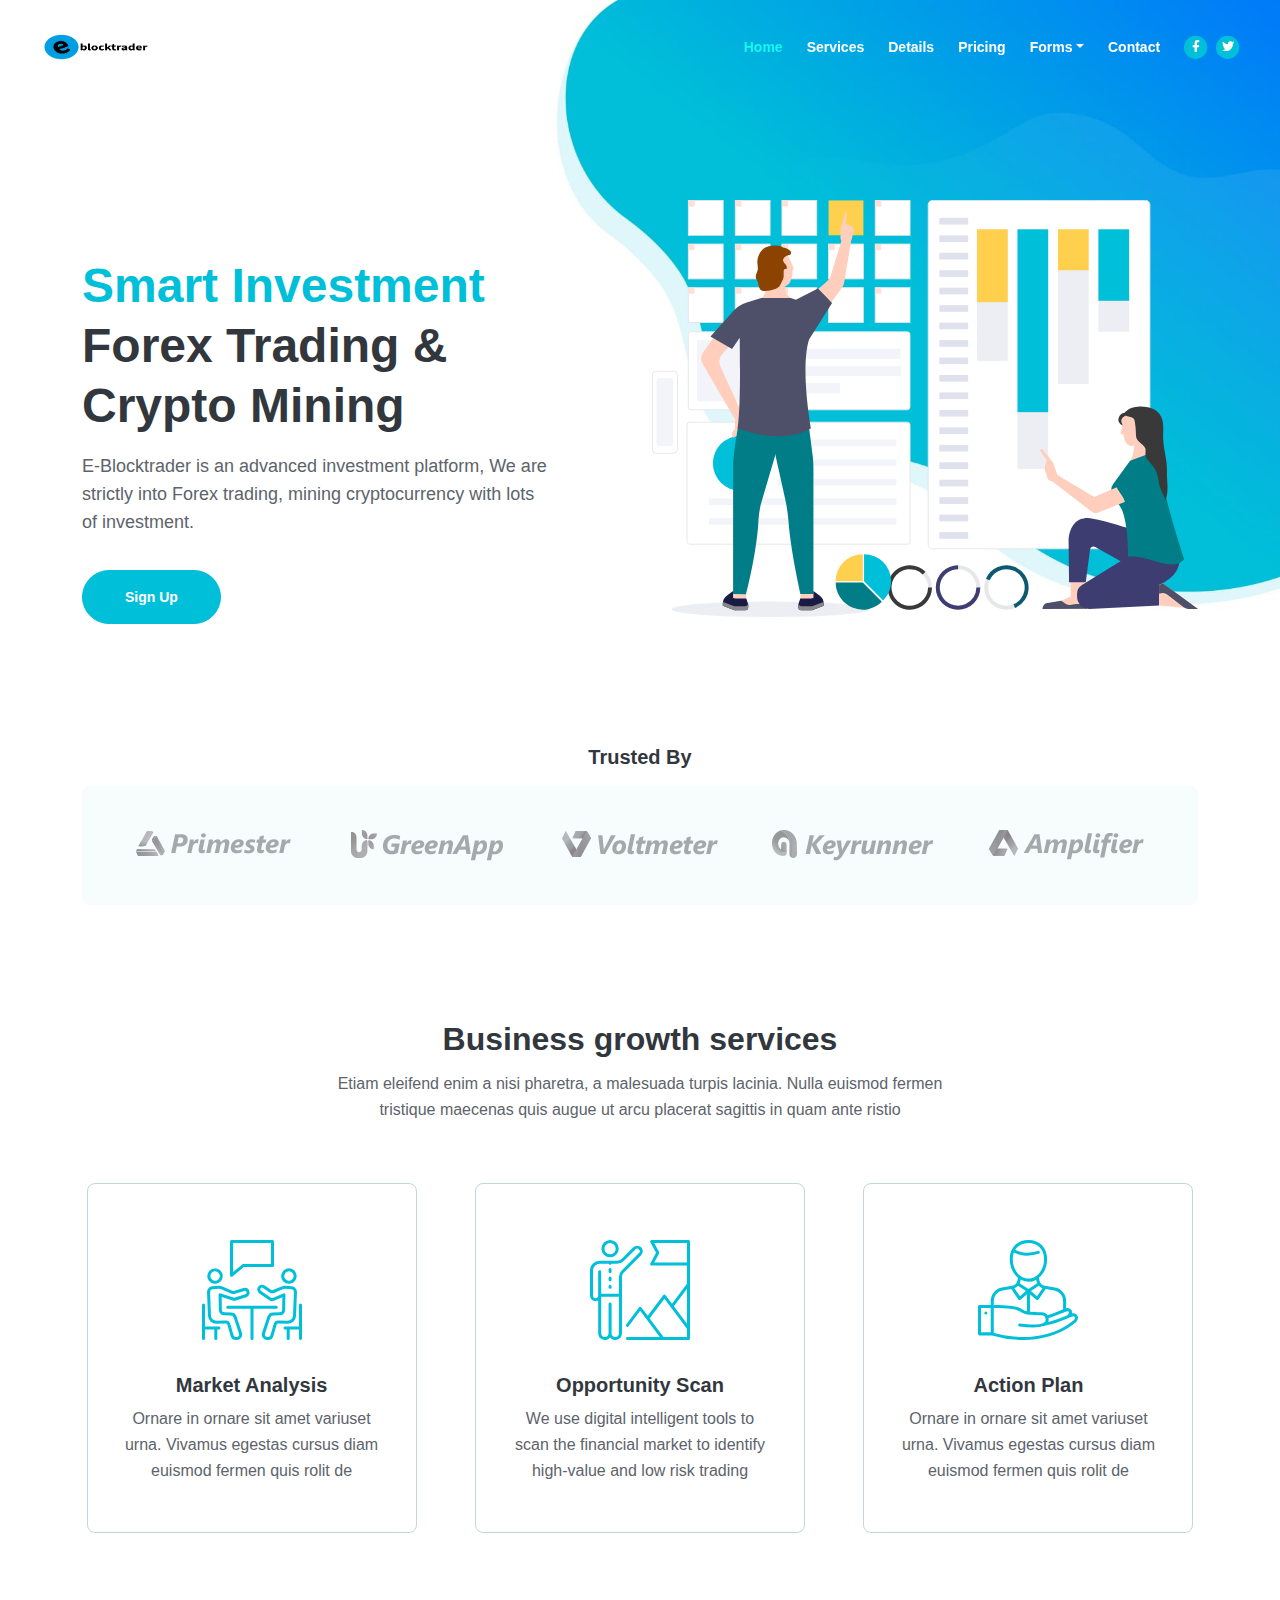
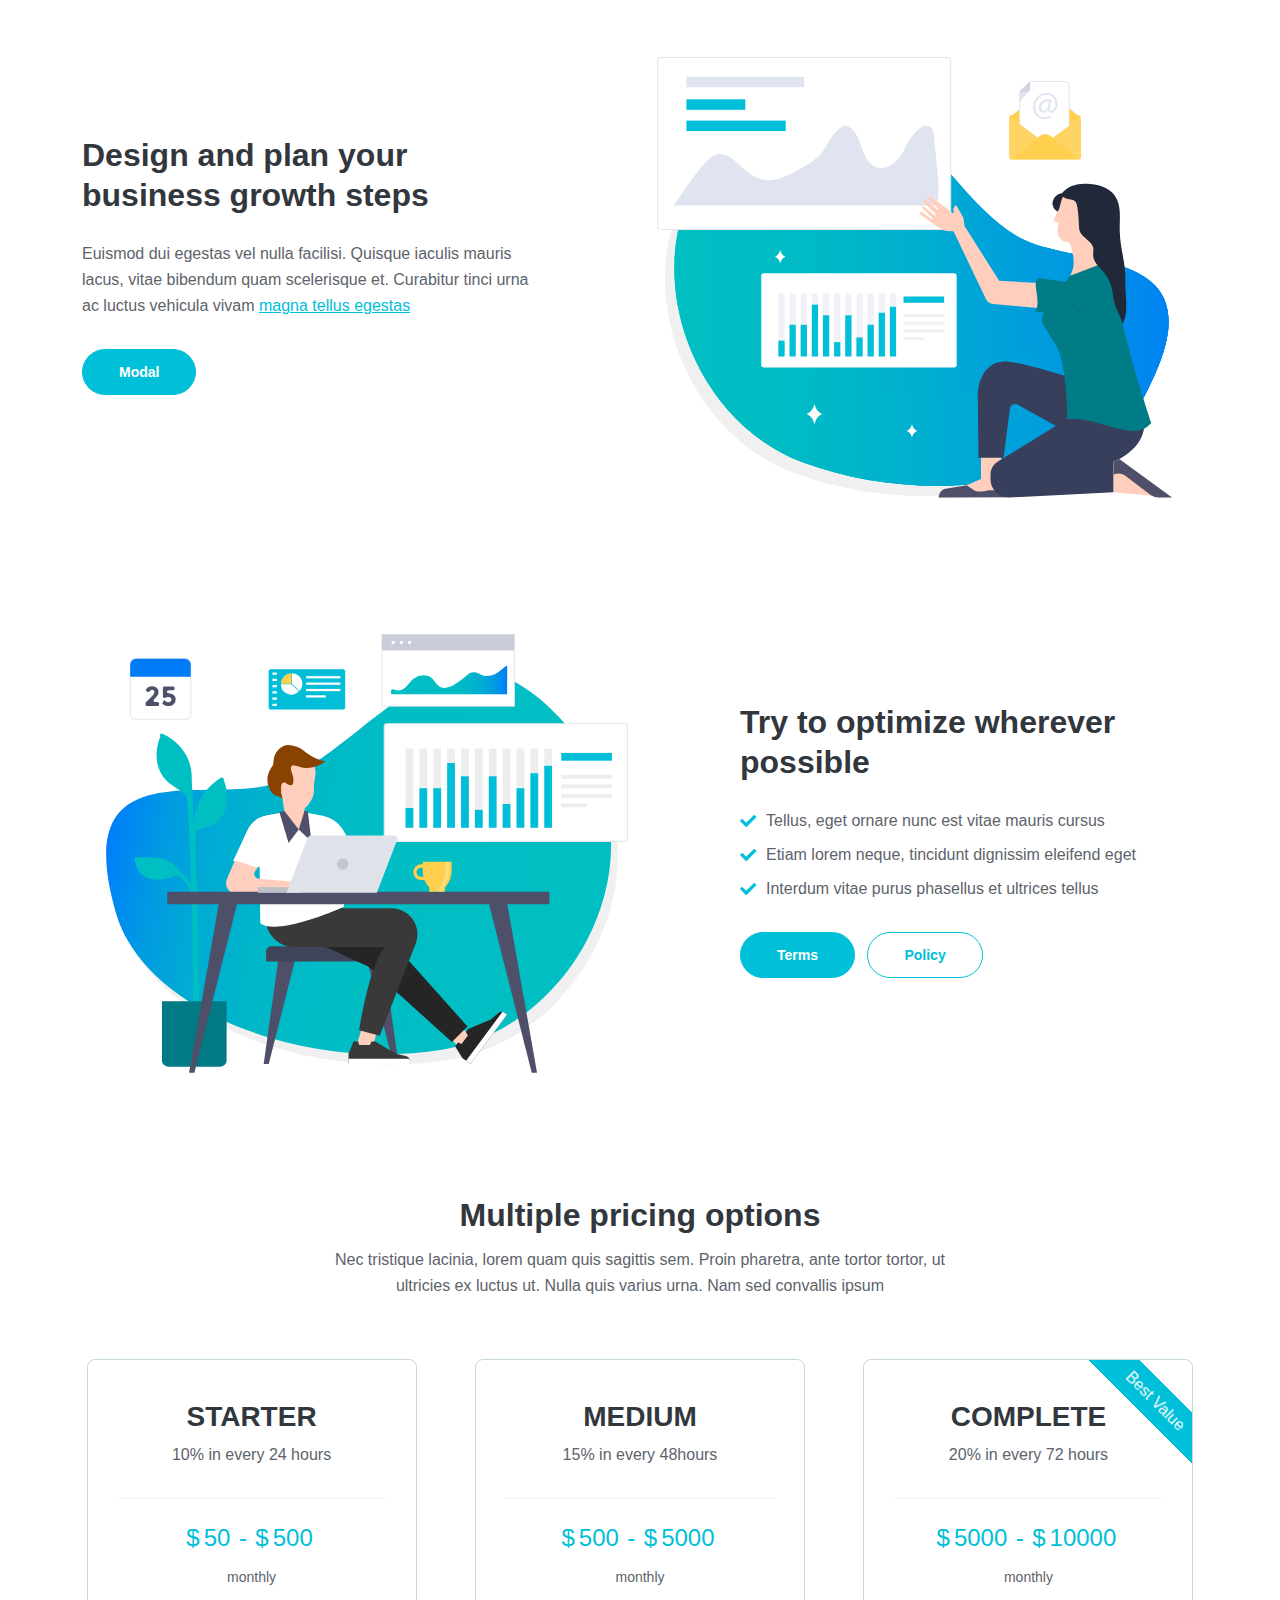
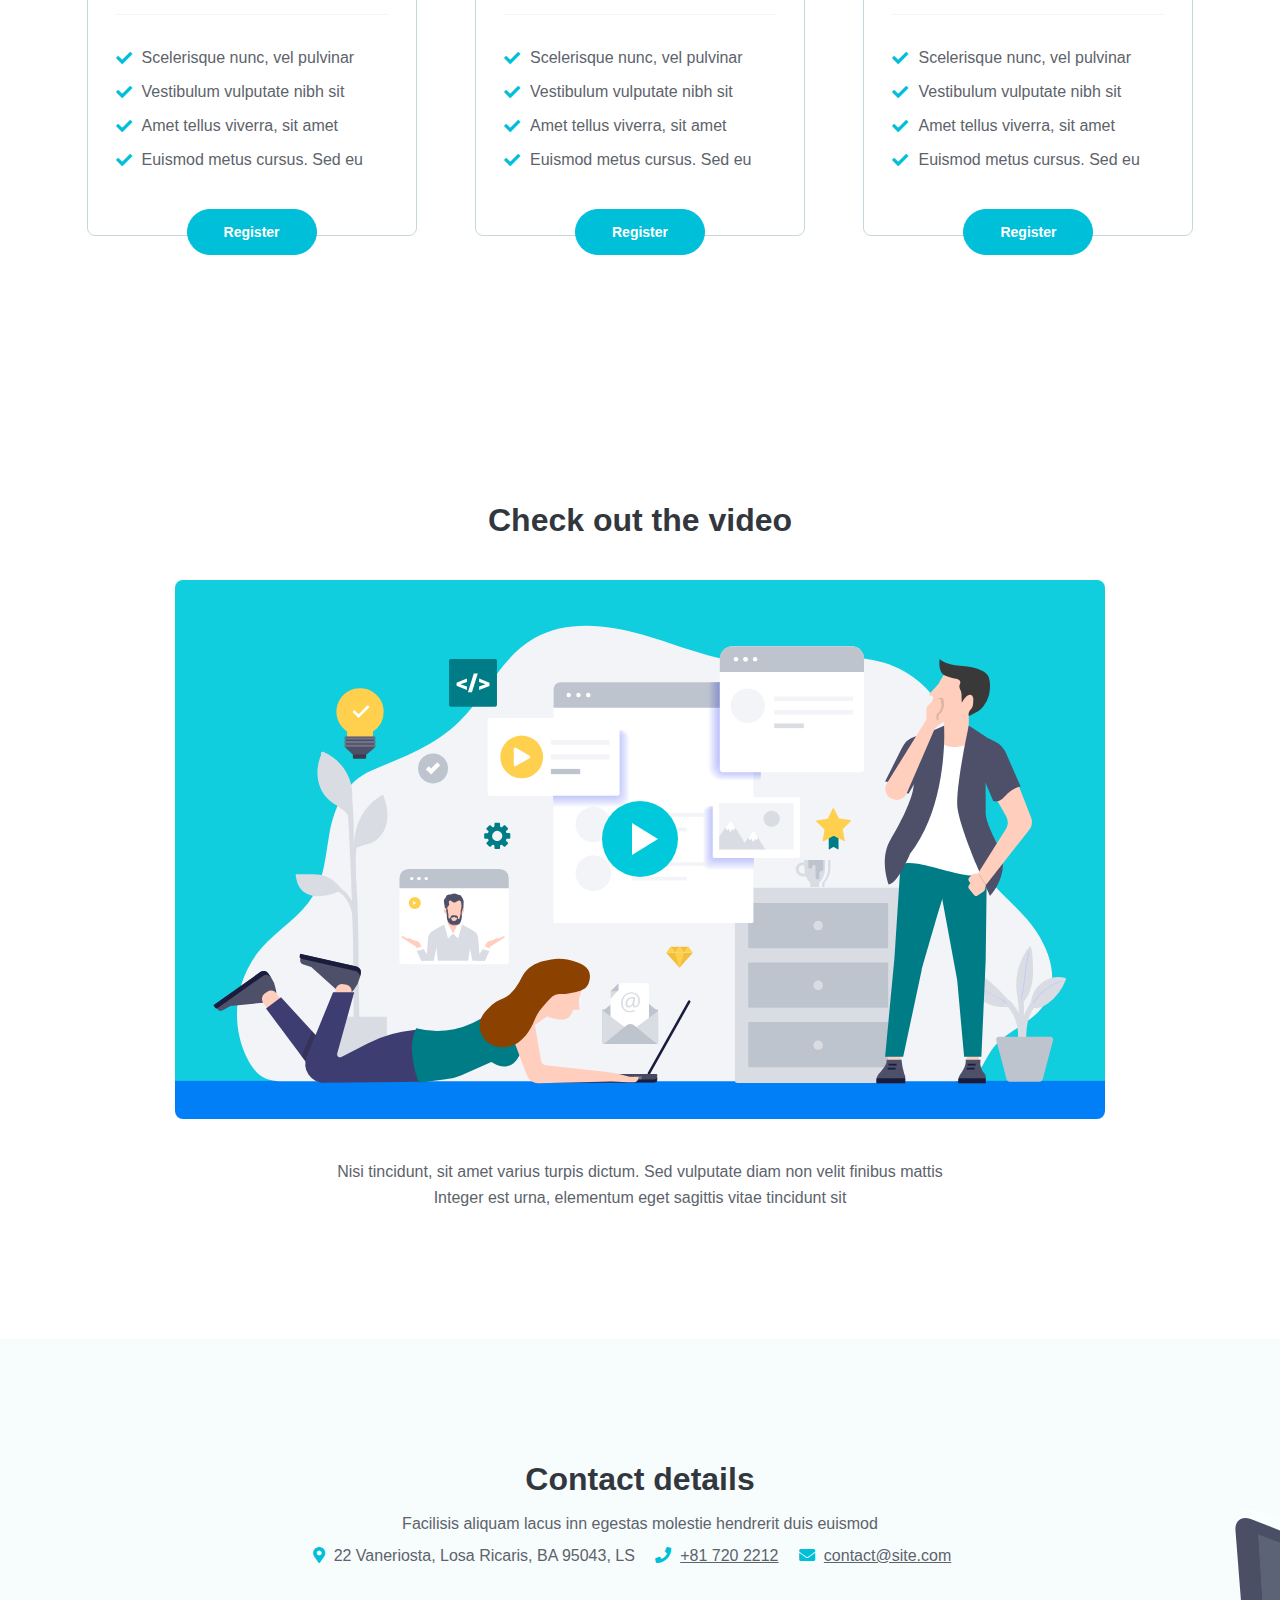
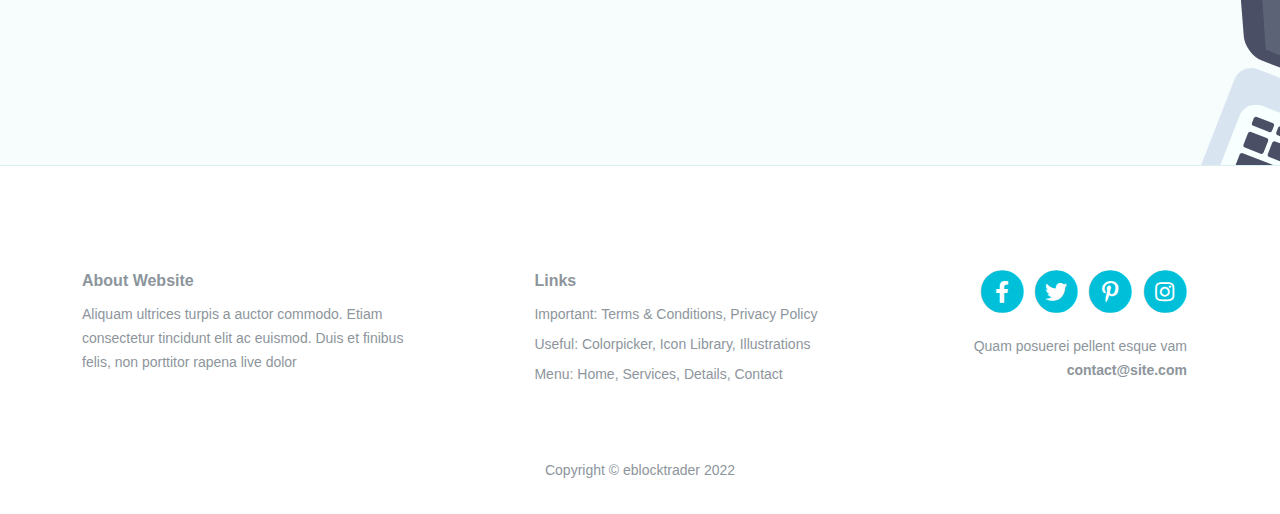
==== commit 8a027dec: "added new files" ====
--- a/index.html
+++ b/index.html
@@ -18,7 +18,7 @@
         <meta name="twitter:card" content="summary_large_image"> <!-- to have large image post format in Twitter -->
 
         <!-- Webpage Title -->
-        <title>Webpage Title</title>
+        <title>eblocktrader | Home</title>
         
         <!-- Styles -->
         <link href="../../css2.css?family=Open+Sans:ital,wght@0,400;0,600;0,700;1,400&family=Poppins:wght@600&display=swap" rel="stylesheet">
@@ -28,7 +28,7 @@
         <link href="css/styles.css" rel="stylesheet">
         
         <!-- Favicon  -->
-        <link rel="icon" href="images/favicon.png">
+        <link rel="icon" href="images/favicon.ico">
     </head>
     <body data-bs-spy="scroll" data-bs-target="#navbarExample">
         
@@ -37,7 +37,7 @@
             <div class="container">
 
                 <!-- Image Logo -->
-                <a class="navbar-brand logo-image" href="index.html"><img src="images/logo.svg" alt="alternative"></a> 
+                <a class="navbar-brand logo-image" href="index.html"><img src="images/header.png" alt="alternative"></a> 
 
                 <!-- Text Logo - Use this if you don't have a graphic logo -->
                 <!-- <a class="navbar-brand logo-text" href="index.html">Evolo</a> -->
@@ -98,8 +98,8 @@
                 <div class="row">
                     <div class="col-lg-6">
                         <div class="text-container">
-                            <h1 class="h1-large"><span class="blue">Young StartUp</span> Website Template</h1>
-                            <p class="p-large">TAKE THE OPPORTUNITIES OUR SYSTEM PROVIDE TO MAKE GOOD RETURNS FROM CRYPTOCURRENCY.</p>
+                            <h1 class="h1-large"><span class="blue">Smart Investment</span> Forex Trading & Crypto Mining </h1>
+                            <p class="p-large">E-Blocktrader is an advanced investment platform, We are strictly into Forex trading, mining cryptocurrency with lots of investment.</p>
                             <a class="btn-solid-lg" href="#services">Sign Up</a>
                         </div> <!-- end of text-container -->
                     </div> <!-- end of div -->
@@ -186,7 +186,7 @@
                             </div>
                             <div class="card-body">
                                 <h5 class="card-title">Opportunity Scan</h5>
-                                <p>Ornare in ornare sit amet variuset urna. Vivamus egestas cursus diam euismod fermen quis rolit de</p>
+                                <p>We use digital intelligent tools to scan the financial market to identify high-value and low risk trading </p>
                             </div>
                         </div>
                         <!-- end of card -->
@@ -335,9 +335,9 @@
                         <div class="card">
                             <div class="card-body">
                                 <div class="card-title">STARTER</div>
-                                <p>Lorem quam quis sagittis semna</p>
+                                <p>10% in every 24 hours</p>
                                 <hr class="cell-divide-hr">
-                                <div class="price"><span class="currency">$</span><span class="value">199</span></div>
+                                <div class="price"><span class="currency">$</span><span class="currency">50</span>&nbsp;<span class="currency">-</span>&nbsp;<span class="currency">$</span><span class="currency">500</span></div>
                                 <div class="frequency">monthly</div>
                                 <hr class="cell-divide-hr">
                                 <ul class="list-unstyled li-space-lg">
@@ -369,9 +369,9 @@
                         <div class="card">
                             <div class="card-body">
                                 <div class="card-title">MEDIUM</div>
-                                <p>Proin pharetra, ante tortor vires</p>
+                                <p>15% in every 48hours</p>
                                 <hr class="cell-divide-hr">
-                                <div class="price"><span class="currency">$</span><span class="value">299</span></div>
+                                <div class="price"><span class="currency">$</span><span class="currency">500</span>&nbsp;<span class="currency">-</span>&nbsp;<span class="currency">$</span><span class="currency">5000</span></div>
                                 <div class="frequency">monthly</div>
                                 <hr class="cell-divide-hr">
                                 <ul class="list-unstyled li-space-lg">
@@ -406,9 +406,9 @@
                             </div>
                             <div class="card-body">
                                 <div class="card-title">COMPLETE</div>
-                                <p>Nulla quis varius urna niro van</p>
+                                <p>20% in every 72 hours</p>
                                 <hr class="cell-divide-hr">
-                                <div class="price"><span class="currency">$</span><span class="value">399</span></div>
+                                <div class="price"><span class="currency">$</span><span class="currency">5000</span>&nbsp;<span class="currency">-</span>&nbsp;<span class="currency">$</span><span class="currency">10000</span></div>
                                 <div class="frequency">monthly</div>
                                 <hr class="cell-divide-hr">
                                 <ul class="list-unstyled li-space-lg">
@@ -441,77 +441,6 @@
             </div> <!-- end of container -->
         </div> <!-- end of cards-2 -->
         <!-- end of pricing -->
-
-
-        <!-- Registration -->
-        <div id="registration" class="form-1 bg-gray">
-            <div class="container">
-                <div class="row">
-                    <div class="col-lg-6">
-                        <div class="text-container">
-                            <h2>Fill the following form to request one meeting</h2>
-                            <p>Sed eu ante tempor eros auctor aliquet sit amet sed quam. Proin sit amet mi mattis gravida sem non, ultricies lectus</p>
-                            <ul class="list-unstyled li-space-lg">
-                                <li class="d-flex">
-                                    <i class="fas fa-check"></i>
-                                    <div class="flex-grow-1">Libero lacinia lobortis. Cras in leo ac enim ultricies</div>
-                                </li>
-                                <li class="d-flex">
-                                    <i class="fas fa-check"></i>
-                                    <div class="flex-grow-1">Mattis et at massa. Nulla molestie euismod nibh sit</div>
-                                </li>
-                                <li class="d-flex">
-                                    <i class="fas fa-check"></i>
-                                    <div class="flex-grow-1">Amet mollis. Etiam mi nunc, hendrerit eu quam vel</div>
-                                </li>
-                                <li class="d-flex">
-                                    <i class="fas fa-check"></i>
-                                    <div class="flex-grow-1">Nulla quis lorem laoreet, placerat lacus ac, vehicul</div>
-                                </li>
-                                <li class="d-flex">
-                                    <i class="fas fa-check"></i>
-                                    <div class="flex-grow-1">Suspendisse rutrum lorem vel a orci. Cras non place</div>
-                                </li>
-                            </ul>
-                        </div> <!-- end of text-container -->
-                    </div> <!-- end of col -->
-                    <div class="col-lg-6">
-
-                        <!-- Registration Form -->
-                        <form>
-                            <div class="mb-4 form-floating">
-                                <input type="text" class="form-control" id="floatingInput1" placeholder="Name">
-                                <label for="floatingInput1">Name</label>
-                            </div>
-                            <div class="mb-4 form-floating">
-                                <input type="email" class="form-control" id="floatingInput2" placeholder="name@example.com">
-                                <label for="floatingInput2">Email</label>
-                            </div>
-                            <div class="mb-4 form-floating">
-                                <input type="text" class="form-control" id="floatingInput3" placeholder="Phone">
-                                <label for="floatingInput3">Phone</label>
-                            </div>
-                            <div class="mb-4 input-group">
-                                <select class="form-select" id="inputGroupSelect1">
-                                    <option selected="">Interested in...</option>
-                                    <option value="Starter">Starter</option>
-                                    <option value="Medium">Medium</option>
-                                    <option value="Complete">Market Domination</option>
-                                </select>
-                            </div>
-                            <div class="mb-4 form-check">
-                                <input type="checkbox" class="form-check-input" id="exampleCheck1">
-                                <label class="form-check-label" for="exampleCheck1">Integer tincidunt <a href="privacy.html">Privacy Policy</a> nes <a href="terms.html">Terms & Conditions</a></label>
-                            </div>
-                            <button type="submit" class="form-control-submit-button">Register</button>
-                        </form>
-                        <!-- end of registrations form -->
-
-                    </div> <!-- end of col -->
-                </div> <!-- end of row -->
-            </div> <!-- end of container -->
-        </div> <!-- end of form-1 -->
-        <!-- end of registration -->
 
 
         <!-- Video -->
@@ -566,192 +495,6 @@
         <!-- end of video modal -->
 
 
-        <!-- Testimonials -->
-        <div class="slider-2">
-            <div class="container">
-                <div class="row">
-                    <div class="col-lg-6">
-                        <div class="image-container">
-                            <img class="img-fluid" src="images/testimonials.svg" alt="alternative">
-                        </div> <!-- end of image-container -->
-                    </div> <!-- end of col -->
-                    <div class="col-lg-6">
-                        <h2>Testimonials</h2>
-                        
-                        <!-- Card Slider -->
-                        <div class="slider-container">
-                            <div class="swiper-container card-slider">
-                                <div class="swiper-wrapper">
-                                    
-                                    <!-- Slide -->
-                                    <div class="swiper-slide">
-                                        <div class="card">
-                                            <img class="card-image" src="images/testimonial-1.jpg" alt="alternative">
-                                            <div class="card-body">
-                                                <p class="testimonial-text">Quisque libero nunc, finibus eu malesuada in, viverra vitae quam. Etiam nec sagittis eros, eu iaculis nibh. Suspendisse vel interdum nulla.</p>
-                                                <p class="testimonial-author">Jude Thorn - Designer</p>
-                                            </div>
-                                        </div>
-                                    </div> <!-- end of swiper-slide -->
-                                    <!-- end of slide -->
-            
-                                    <!-- Slide -->
-                                    <div class="swiper-slide">
-                                        <div class="card">
-                                            <img class="card-image" src="images/testimonial-2.jpg" alt="alternative">
-                                            <div class="card-body">
-                                                <p class="testimonial-text">Quisque libero nunc, finibus eu malesuada in, viverra vitae quam. Etiam nec sagittis eros, eu iaculis nibh. Suspendisse vel interdum nulla.</p>
-                                                <p class="testimonial-author">Marsha Singer - Developer</p>
-                                            </div>
-                                        </div>        
-                                    </div> <!-- end of swiper-slide -->
-                                    <!-- end of slide -->
-            
-                                    <!-- Slide -->
-                                    <div class="swiper-slide">
-                                        <div class="card">
-                                            <img class="card-image" src="images/testimonial-3.jpg" alt="alternative">
-                                            <div class="card-body">
-                                                <p class="testimonial-text">Quisque libero nunc, finibus eu malesuada in, viverra vitae quam. Etiam nec sagittis eros, eu iaculis nibh. Suspendisse vel interdum nulla.</p>
-                                                <p class="testimonial-author">Roy Smith - Marketer</p>
-                                            </div>
-                                        </div>        
-                                    </div> <!-- end of swiper-slide -->
-                                    <!-- end of slide -->
-                                
-                                </div> <!-- end of swiper-wrapper -->
-            
-                                <!-- Add Arrows -->
-                                <div class="swiper-button-next"></div>
-                                <div class="swiper-button-prev"></div>
-                                <!-- end of add arrows -->
-            
-                            </div> <!-- end of swiper-container -->
-                        </div> <!-- end of slider-container -->
-                        <!-- end of card slider -->
-
-                    </div> <!-- end of col -->
-                </div> <!-- end of row -->
-            </div> <!-- end of container -->
-        </div> <!-- end of slider-2 -->
-        <!-- end of testimonials -->
-
-
-        <!-- Team -->
-        <div class="cards-3">
-            <div class="container">
-                <div class="row">
-                    <div class="col-lg-12">
-                        <h2 class="h2-heading">About the team</h2>
-                        <p class="p-heading">Nulla non auctor ex. Suspendisse porttitor lorem sed eros faucibus, at suscipit lorem sodales. Sed sagittis, risus et maximus blandit ropane maximus elit, vitae</p>
-                    </div> <!-- end of col -->
-                </div> <!-- end of row -->
-                <div class="row">
-                    <div class="col-lg-12">
-                        
-                        <!-- Card -->
-                        <div class="card">
-                            <div class="card-image">
-                                <img class="img-fluid" src="images/team-member-1.svg" alt="alternative">
-                            </div>
-                            <div class="card-body">
-                                <h6 class="card-title">Lacy Whitelong</h6>
-                                <p>Business Developer</p>
-                                <span class="fa-stack">
-                                    <a href="#your-link">
-                                        <i class="fas fa-circle fa-stack-2x"></i>
-                                        <i class="fab fa-twitter fa-stack-1x"></i>
-                                    </a>
-                                </span>
-                                <span class="fa-stack">
-                                    <a href="#your-link">
-                                        <i class="fas fa-circle fa-stack-2x"></i>
-                                        <i class="fab fa-linkedin-in fa-stack-1x"></i>
-                                    </a>
-                                </span>
-                            </div>
-                        </div>
-                        <!-- end of card -->
-
-                        <!-- Card -->
-                        <div class="card">
-                            <div class="card-image">
-                                <img class="img-fluid" src="images/team-member-2.svg" alt="alternative">
-                            </div>
-                            <div class="card-body">
-                                <h6 class="card-title">Chris Brown</h6>
-                                <p>Online Marketer</p>
-                                <span class="fa-stack">
-                                    <a href="#your-link">
-                                        <i class="fas fa-circle fa-stack-2x"></i>
-                                        <i class="fab fa-twitter fa-stack-1x"></i>
-                                    </a>
-                                </span>
-                                <span class="fa-stack">
-                                    <a href="#your-link">
-                                        <i class="fas fa-circle fa-stack-2x"></i>
-                                        <i class="fab fa-linkedin-in fa-stack-1x"></i>
-                                    </a>
-                                </span>
-                            </div>
-                        </div>
-                        <!-- end of card -->
-
-                        <!-- Card -->
-                        <div class="card">
-                            <div class="card-image">
-                                <img class="img-fluid" src="images/team-member-3.svg" alt="alternative">
-                            </div>
-                            <div class="card-body">
-                                <h6 class="card-title">Sheila Zimern</h6>
-                                <p>Software Engineer</p>
-                                <span class="fa-stack">
-                                    <a href="#your-link">
-                                        <i class="fas fa-circle fa-stack-2x"></i>
-                                        <i class="fab fa-twitter fa-stack-1x"></i>
-                                    </a>
-                                </span>
-                                <span class="fa-stack">
-                                    <a href="#your-link">
-                                        <i class="fas fa-circle fa-stack-2x"></i>
-                                        <i class="fab fa-linkedin-in fa-stack-1x"></i>
-                                    </a>
-                                </span>
-                            </div>
-                        </div>
-                        <!-- end of card -->
-
-                        <!-- Card -->
-                        <div class="card">
-                            <div class="card-image">
-                                <img class="img-fluid" src="images/team-member-4.svg" alt="alternative">
-                            </div>
-                            <div class="card-body">
-                                <h6 class="card-title">Mary Villalonga</h6>
-                                <p>Product Manager</p>
-                                <span class="fa-stack">
-                                    <a href="#your-link">
-                                        <i class="fas fa-circle fa-stack-2x"></i>
-                                        <i class="fab fa-twitter fa-stack-1x"></i>
-                                    </a>
-                                </span>
-                                <span class="fa-stack">
-                                    <a href="#your-link">
-                                        <i class="fas fa-circle fa-stack-2x"></i>
-                                        <i class="fab fa-linkedin-in fa-stack-1x"></i>
-                                    </a>
-                                </span>
-                            </div>
-                        </div>
-                        <!-- end of card -->
-
-                    </div> <!-- end of col -->
-                </div> <!-- end of row -->
-            </div> <!-- end of container -->
-        </div> <!-- end of cards-3 -->
-        <!-- end of team -->
-
-
         <!-- Contact -->
         <div id="contact" class="form-2 bg-gray">
             <img class="decoration" src="images/contact-macbook.svg" alt="alternative">
@@ -765,38 +508,6 @@
                             <li><i class="fas fa-phone"></i> &nbsp;<a href="tel:00817202212">+81 720 2212</a></li>
                             <li><i class="fas fa-envelope"></i> &nbsp;<a href="mailto:contact@site.com">contact@site.com</a></li>
                         </ul>
-                    </div> <!-- end of col -->
-                </div> <!-- end of row -->
-                <div class="row">
-                    <div class="col-lg-6">
-                        <div class="map-responsive">
-                            <iframe src="../../maps/embed.html?pb=!1m18!1m12!1m3!1d100939.98555098464!2d-122.507640204439!3d37.757814996609724!2m3!1f0!2f0!3f0!3m2!1i1024!2i768!4f13.1!3m3!1m2!1s0x80859a6d00690021%3A0x4a501367f076adff!2sSan+Francisco%2C+CA%2C+USA!5e0!3m2!1sen!2sro!4v1498231462606" allowfullscreen=""></iframe>
-                        </div>
-                    </div> <!-- end of col -->
-                    <div class="col-lg-6">
-
-                        <!-- Contact Form -->
-                        <form>
-                            <div class="mb-4 form-floating">
-                                <input type="text" class="form-control" id="floatingInput4" placeholder="Name">
-                                <label for="floatingInput4">Name</label>
-                            </div>
-                            <div class="mb-4 form-floating">
-                                <input type="email" class="form-control" id="floatingInput5" placeholder="name@example.com">
-                                <label for="floatingInput5">Email</label>
-                            </div>
-                            <div class="mb-4 form-floating">
-                                <textarea class="form-control" id="floatingTextarea1" placeholder="Your message here" rows="6"></textarea>
-                                <label for="floatingTextarea1">Message</label>
-                            </div>
-                            <div class="mb-4 form-check">
-                                <input type="checkbox" class="form-check-input" id="exampleCheck2">
-                                <label class="form-check-label" for="exampleCheck2">Integer tincidunt lacinia <a href="privacy.html">Privacy Policy</a> los <a href="terms.html">Terms & Conditions</a></label>
-                            </div>
-                            <button type="submit" class="form-control-submit-button">Submit</button>
-                        </form>
-                        <!-- end of contact form -->
-                        
                     </div> <!-- end of col -->
                 </div> <!-- end of row -->
             </div> <!-- end of container -->
@@ -860,7 +571,7 @@
             <div class="container">
                 <div class="row">
                     <div class="col-lg-12">
-                        <p class="p-small">Copyright © <a href="#your-link">Your name</a></p>
+                        <p class="p-small">Copyright © <a href="./">eblocktrader 2022</a></p>
                     </div> <!-- end of col -->
                 </div> <!-- enf of row -->
             </div> <!-- end of container -->
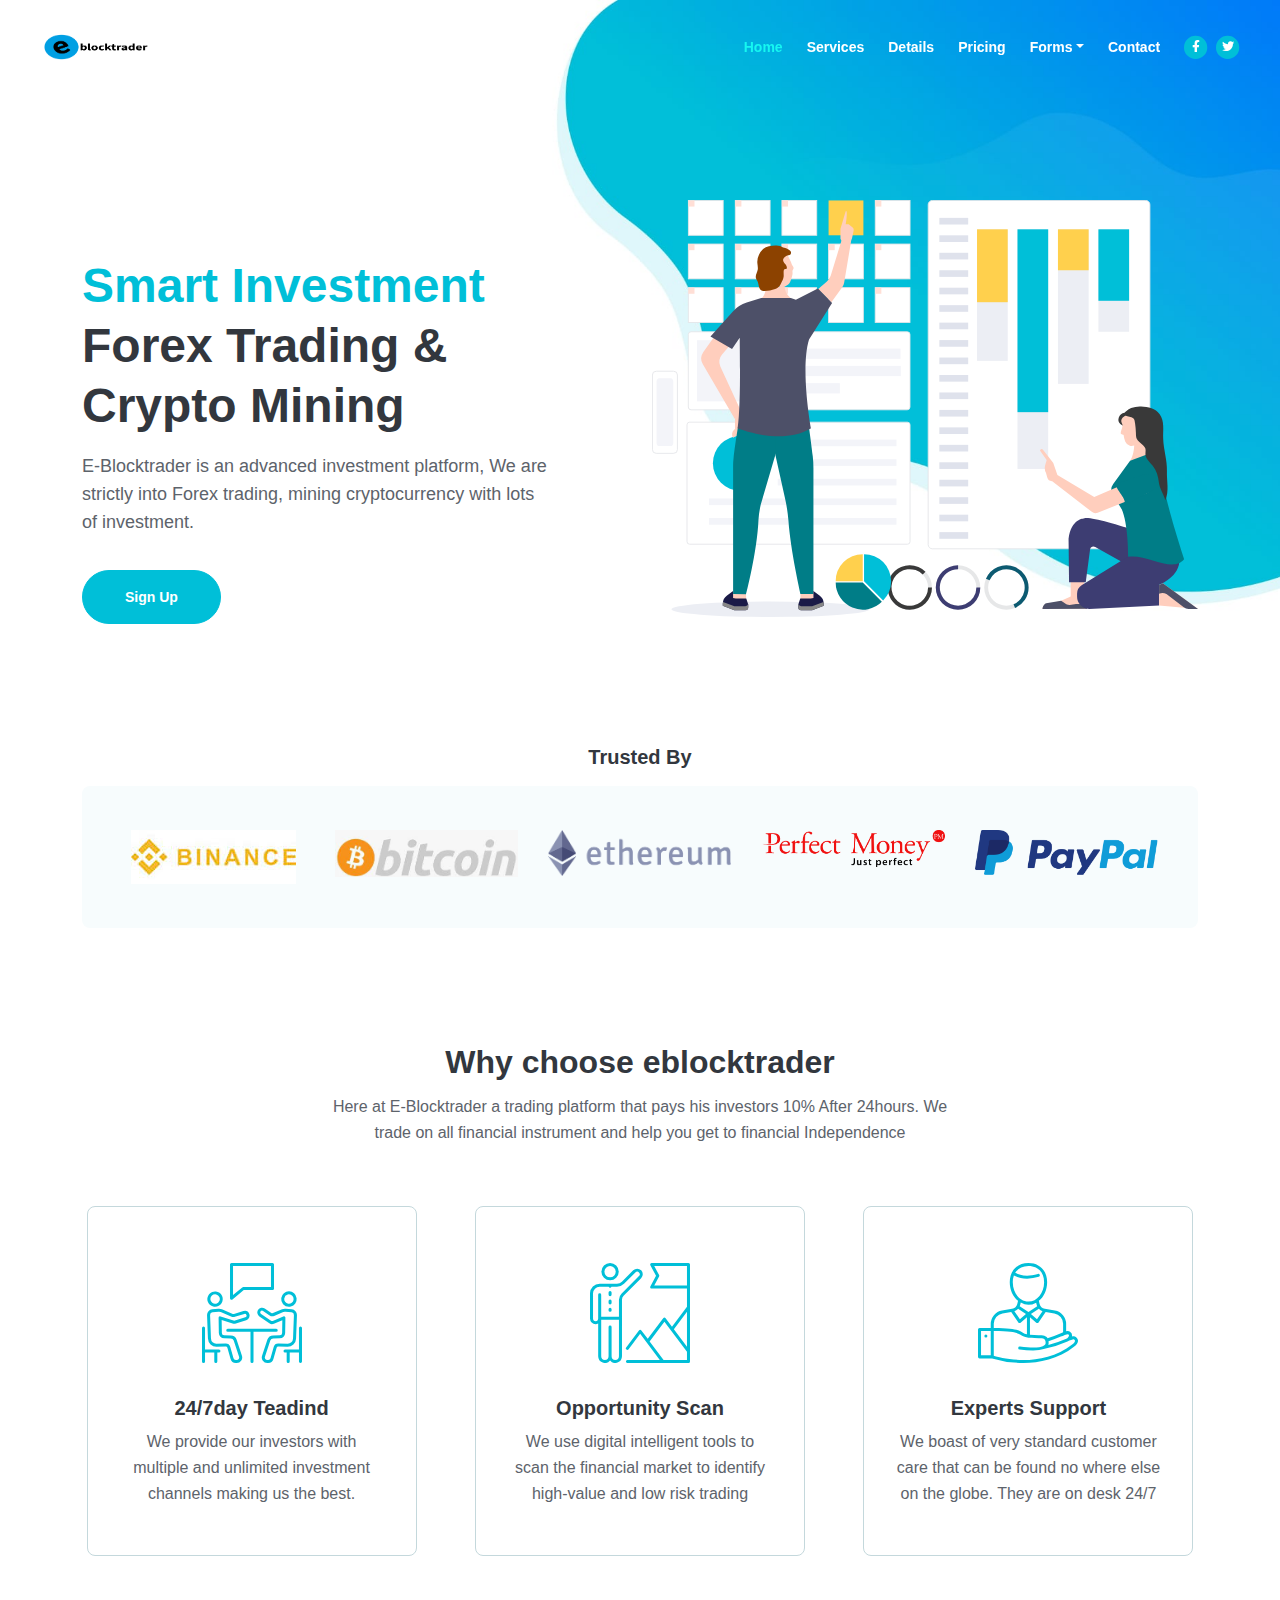
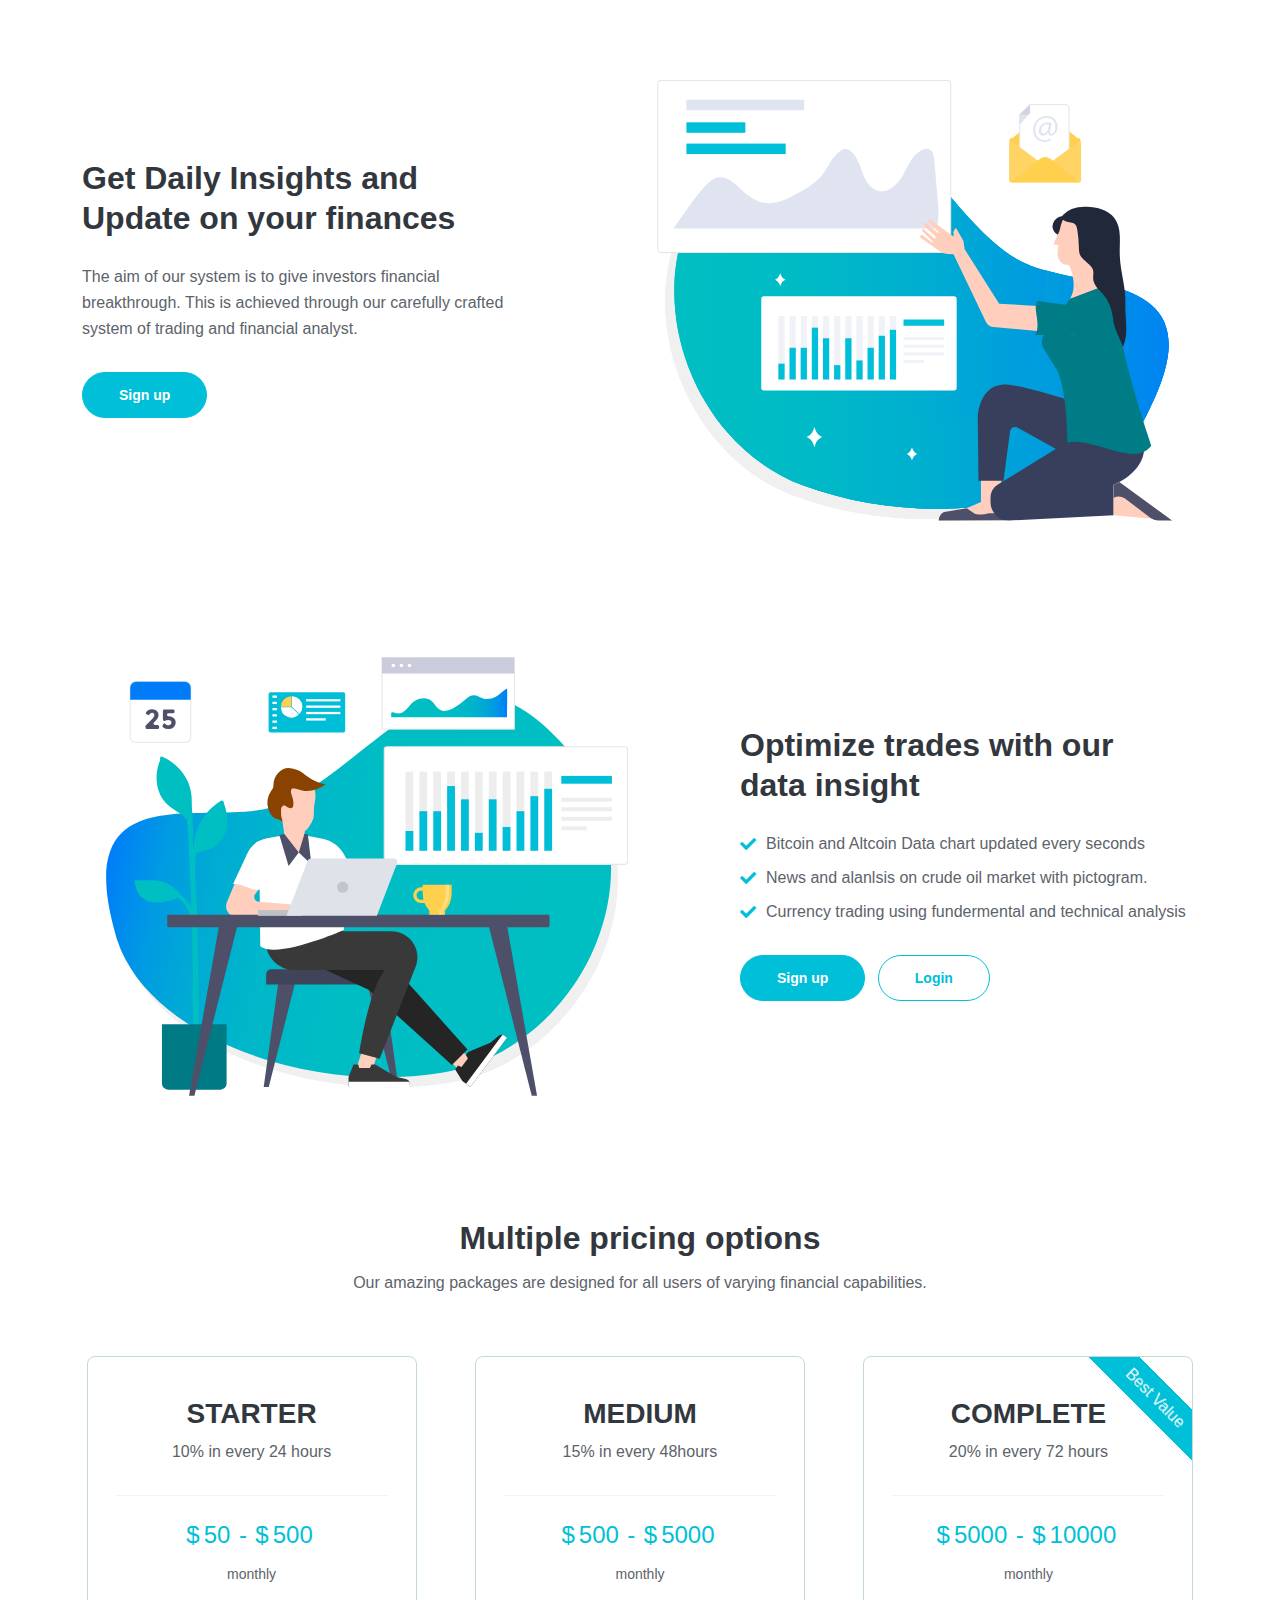
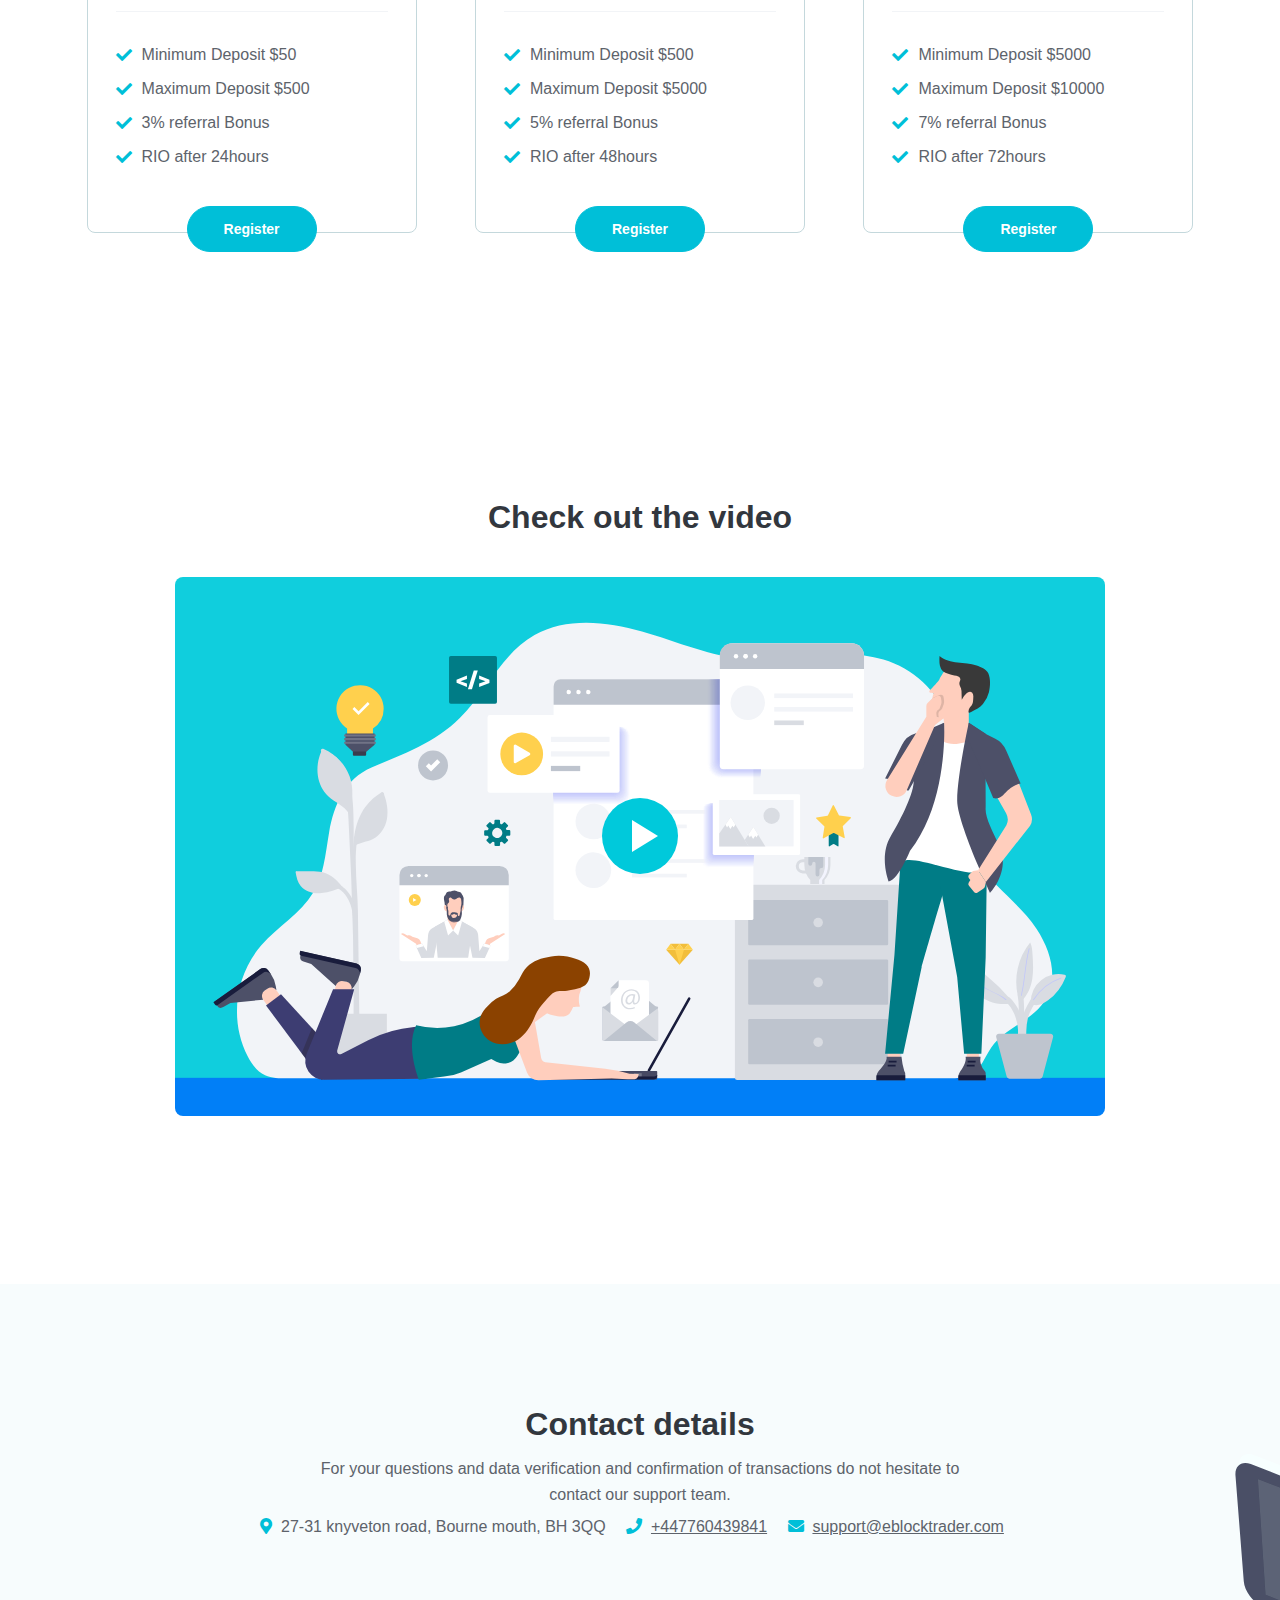
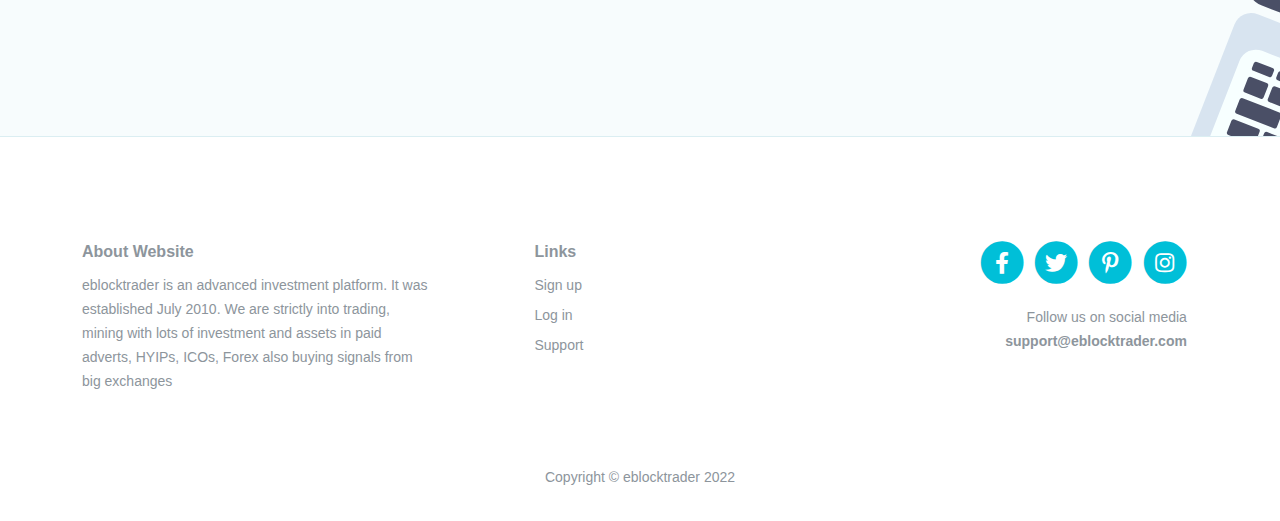
==== commit 71371099: "changed all images" ====
--- a/index.html
+++ b/index.html
@@ -126,10 +126,10 @@
                             <div class="swiper-container image-slider">
                                 <div class="swiper-wrapper">
                                     <div class="swiper-slide">
-                                        <img class="img-fluid" src="images/customer-logo-1.png" alt="alternative">
+                                        <img class="img-fluid" src="images/customer-logo-1.jpg" alt="alternative">
                                     </div>
                                     <div class="swiper-slide">
-                                        <img class="img-fluid" src="images/customer-logo-2.png" alt="alternative">
+                                        <img class="img-fluid" src="images/customer-logo-2.jpg" alt="alternative">
                                     </div>
                                     <div class="swiper-slide">
                                         <img class="img-fluid" src="images/customer-logo-3.png" alt="alternative">
@@ -160,8 +160,8 @@
             <div class="container">
                 <div class="row">
                     <div class="col-lg-12">
-                        <h2 class="h2-heading">Business growth services</h2>
-                        <p class="p-heading">Etiam eleifend enim a nisi pharetra, a malesuada turpis lacinia. Nulla euismod fermen tristique maecenas quis augue ut arcu placerat sagittis in quam ante ristio</p>
+                        <h2 class="h2-heading">Why choose eblocktrader</h2>
+                        <p class="p-heading"> Here at E-Blocktrader a trading platform that pays his investors 10% After 24hours. We trade on all financial instrument and help you get to financial Independence</p>
                     </div> <!-- end of col -->
                 </div> <!-- end of row -->
                 <div class="row">
@@ -173,8 +173,8 @@
                                 <img class="img-fluid" src="images/services-icon-1.svg" alt="alternative">
                             </div>
                             <div class="card-body">
-                                <h5 class="card-title">Market Analysis</h5>
-                                <p>Ornare in ornare sit amet variuset urna. Vivamus egestas cursus diam euismod fermen quis rolit de</p>
+                                <h5 class="card-title">24/7day Teadind</h5>
+                                <p>We provide our investors with multiple and unlimited investment channels making us the best.</p>
                             </div>
                         </div>
                         <!-- end of card -->
@@ -197,8 +197,8 @@
                                 <img class="img-fluid" src="images/services-icon-3.svg" alt="alternative">
                             </div>
                             <div class="card-body">
-                                <h5 class="card-title">Action Plan</h5>
-                                <p>Ornare in ornare sit amet variuset urna. Vivamus egestas cursus diam euismod fermen quis rolit de</p>
+                                <h5 class="card-title">Experts Support</h5>
+                                <p>We boast of very standard customer care that can be found no where else on the globe. They are on desk 24/7</p>
                             </div>
                         </div>
                         <!-- end of card -->
@@ -216,9 +216,9 @@
                 <div class="row">
                     <div class="col-lg-6">
                         <div class="text-container">
-                            <h2>Design and plan your business growth steps</h2>
-                            <p>Euismod dui egestas vel nulla facilisi. Quisque iaculis mauris lacus, vitae bibendum quam scelerisque et. Curabitur tinci urna ac luctus vehicula vivam <a class="blue" href="#registration">magna tellus egestas</a></p>
-                            <a class="btn-solid-reg" data-bs-toggle="modal" data-bs-target="#detailsModal1">Modal</a>
+                            <h2>Get Daily Insights and Update on your finances</h2>
+                            <p>The aim of our system is to give investors financial breakthrough. This is achieved through our carefully crafted system of trading and financial analyst. </p>
+                            <a class="btn-solid-reg" data-bs-toggle="modal" data-bs-target="#detailsModal1" href="./signup/">Sign up</a>
                         </div> <!-- end of text-container -->
                     </div> <!-- end of col -->
                     <div class="col-lg-6">
@@ -294,23 +294,23 @@
                     </div> <!-- end of col -->
                     <div class="col-lg-6">
                         <div class="text-container">
-                            <h2>Try to optimize wherever possible</h2>
+                            <h2>Optimize trades with our data insight</h2>
                             <ul class="list-unstyled li-space-lg">
                                 <li class="d-flex">
                                     <i class="fas fa-check"></i>
-                                    <div class="flex-grow-1">Tellus, eget ornare nunc est vitae mauris cursus</div>
+                                    <div class="flex-grow-1">Bitcoin and Altcoin Data chart updated every seconds</div>
                                 </li>
                                 <li class="d-flex">
                                     <i class="fas fa-check"></i>
-                                    <div class="flex-grow-1">Etiam lorem neque, tincidunt dignissim eleifend eget</div>
+                                    <div class="flex-grow-1">News and alanlsis on crude oil market with pictogram.</div>
                                 </li>
                                 <li class="d-flex">
                                     <i class="fas fa-check"></i>
-                                    <div class="flex-grow-1">Interdum vitae purus phasellus et ultrices tellus</div>
+                                    <div class="flex-grow-1">Currency trading using fundermental and technical analysis</div>
                                 </li>
                             </ul>
-                            <a class="btn-solid-reg" href="terms.html">Terms</a>
-                            <a class="btn-outline-reg" href="privacy.html">Policy</a>
+                            <a class="btn-solid-reg" href="./signup/">Sign up</a>
+                            <a class="btn-outline-reg" href="./login/">Login</a>
                         </div> <!-- end of text-container -->
                     </div> <!-- end of col -->
                 </div> <!-- end of row -->
@@ -325,7 +325,7 @@
                 <div class="row">
                     <div class="col-lg-12">
                         <h2 class="h2-heading">Multiple pricing options</h2>
-                        <p class="p-heading">Nec tristique lacinia, lorem quam quis sagittis sem. Proin pharetra, ante tortor tortor, ut ultricies ex luctus ut. Nulla quis varius urna. Nam sed convallis ipsum</p>
+                        <p class="p-heading">Our amazing packages are designed for all users of varying financial capabilities.</p>
                     </div> <!-- end of col -->
                 </div> <!-- end of row -->
                 <div class="row">
@@ -343,23 +343,23 @@
                                 <ul class="list-unstyled li-space-lg">
                                     <li class="d-flex">
                                         <i class="fas fa-check"></i>
-                                        <div class="flex-grow-1">Scelerisque nunc, vel pulvinar</div>
-                                    </li>
-                                    <li class="d-flex">
-                                        <i class="fas fa-check"></i>
-                                        <div class="flex-grow-1">Vestibulum vulputate nibh sit</div>
-                                    </li>
-                                    <li class="d-flex">
-                                        <i class="fas fa-check"></i>
-                                        <div class="flex-grow-1">Amet tellus viverra, sit amet</div>
-                                    </li>
-                                    <li class="d-flex">
-                                        <i class="fas fa-check"></i>
-                                        <div class="flex-grow-1">Euismod metus cursus. Sed eu</div>
+                                        <div class="flex-grow-1">Minimum Deposit $50</div>
+                                    </li>
+                                    <li class="d-flex">
+                                        <i class="fas fa-check"></i>
+                                        <div class="flex-grow-1">Maximum Deposit $500</div>
+                                    </li>
+                                    <li class="d-flex">
+                                        <i class="fas fa-check"></i>
+                                        <div class="flex-grow-1">3% referral Bonus</div>
+                                    </li>
+                                    <li class="d-flex">
+                                        <i class="fas fa-check"></i>
+                                        <div class="flex-grow-1">RIO after 24hours</div>
                                     </li>
                                 </ul>
                                 <div class="button-wrapper">
-                                    <a class="btn-solid-reg" href="#registration">Register</a>
+                                    <a class="btn-solid-reg" href="./signup/">Register</a>
                                 </div>
                             </div>
                         </div> <!-- end of card -->
@@ -377,23 +377,23 @@
                                 <ul class="list-unstyled li-space-lg">
                                     <li class="d-flex">
                                         <i class="fas fa-check"></i>
-                                        <div class="flex-grow-1">Scelerisque nunc, vel pulvinar</div>
-                                    </li>
-                                    <li class="d-flex">
-                                        <i class="fas fa-check"></i>
-                                        <div class="flex-grow-1">Vestibulum vulputate nibh sit</div>
-                                    </li>
-                                    <li class="d-flex">
-                                        <i class="fas fa-check"></i>
-                                        <div class="flex-grow-1">Amet tellus viverra, sit amet</div>
-                                    </li>
-                                    <li class="d-flex">
-                                        <i class="fas fa-check"></i>
-                                        <div class="flex-grow-1">Euismod metus cursus. Sed eu</div>
+                                        <div class="flex-grow-1">Minimum Deposit $500</div>
+                                    </li>
+                                    <li class="d-flex">
+                                        <i class="fas fa-check"></i>
+                                        <div class="flex-grow-1">Maximum Deposit $5000</div>
+                                    </li>
+                                    <li class="d-flex">
+                                        <i class="fas fa-check"></i>
+                                        <div class="flex-grow-1">5% referral Bonus</div>
+                                    </li>
+                                    <li class="d-flex">
+                                        <i class="fas fa-check"></i>
+                                        <div class="flex-grow-1">RIO after 48hours</div>
                                     </li>
                                 </ul>
                                 <div class="button-wrapper">
-                                    <a class="btn-solid-reg" href="#registration">Register</a>
+                                    <a class="btn-solid-reg" href="./signup/">Register</a>
                                 </div>
                             </div>
                         </div> <!-- end of card -->
@@ -414,23 +414,23 @@
                                 <ul class="list-unstyled li-space-lg">
                                     <li class="d-flex">
                                         <i class="fas fa-check"></i>
-                                        <div class="flex-grow-1">Scelerisque nunc, vel pulvinar</div>
-                                    </li>
-                                    <li class="d-flex">
-                                        <i class="fas fa-check"></i>
-                                        <div class="flex-grow-1">Vestibulum vulputate nibh sit</div>
-                                    </li>
-                                    <li class="d-flex">
-                                        <i class="fas fa-check"></i>
-                                        <div class="flex-grow-1">Amet tellus viverra, sit amet</div>
-                                    </li>
-                                    <li class="d-flex">
-                                        <i class="fas fa-check"></i>
-                                        <div class="flex-grow-1">Euismod metus cursus. Sed eu</div>
+                                        <div class="flex-grow-1">Minimum Deposit $5000</div>
+                                    </li>
+                                    <li class="d-flex">
+                                        <i class="fas fa-check"></i>
+                                        <div class="flex-grow-1">Maximum Deposit $10000</div>
+                                    </li>
+                                    <li class="d-flex">
+                                        <i class="fas fa-check"></i>
+                                        <div class="flex-grow-1">7% referral Bonus</div>
+                                    </li>
+                                    <li class="d-flex">
+                                        <i class="fas fa-check"></i>
+                                        <div class="flex-grow-1">RIO after 72hours</div>
                                     </li>
                                 </ul>
                                 <div class="button-wrapper">
-                                    <a class="btn-solid-reg" href="#registration">Register</a>
+                                    <a class="btn-solid-reg" href="./signup/">Register</a>
                                 </div>
                             </div>
                         </div> <!-- end of card -->
@@ -458,7 +458,7 @@
                         <div class="image-container">
                             <div class="video-wrapper">
                                 <img class="img-fluid" src="images/video-preview.svg" alt="alternative">
-                                <a class="video-btn" data-bs-toggle="modal" data-bs-target="#videoModal" data-bs-src="https://www.youtube.com/embed/fLCjQJCekTs">
+                                <a class="video-btn" data-bs-toggle="modal" data-bs-target="#videoModal" data-bs-src="https://youtube.com/shorts/oFtzC0dD2pI">
                                     <span class="video-play-button">
                                         <span></span>
                                     </span>
@@ -471,7 +471,7 @@
                 </div> <!-- end of row -->
                 <div class="row">
                     <div class="col-lg-12">
-                        <div class="p-heading">Nisi tincidunt, sit amet varius turpis dictum. Sed vulputate diam non velit finibus mattis Integer est urna, elementum eget sagittis vitae tincidunt sit</div>
+                        <div class="p-heading"></div>
                     </div> <!-- end of col -->
                 </div> <!-- end of row -->
             </div> <!-- end of container -->
@@ -502,11 +502,11 @@
                 <div class="row">
                     <div class="col-lg-12">
                         <h2 class="h2-heading">Contact details</h2>
-                        <p class="p-heading">Facilisis aliquam lacus inn egestas molestie hendrerit duis euismod</p>
+                        <p class="p-heading">For your questions and data verification and confirmation of transactions do not hesitate to contact our support team.</p>
                         <ul class="list-unstyled li-space-lg">
-                            <li><i class="fas fa-map-marker-alt"></i> &nbsp;22 Vaneriosta, Losa Ricaris, BA 95043, LS</li>
-                            <li><i class="fas fa-phone"></i> &nbsp;<a href="tel:00817202212">+81 720 2212</a></li>
-                            <li><i class="fas fa-envelope"></i> &nbsp;<a href="mailto:contact@site.com">contact@site.com</a></li>
+                            <li><i class="fas fa-map-marker-alt"></i> &nbsp;27-31 knyveton road, Bourne mouth, BH 3QQ</li>
+                            <li><i class="fas fa-phone"></i> &nbsp;<a href="tel:447760439841">+447760439841</a></li>
+                            <li><i class="fas fa-envelope"></i> &nbsp;<a href="mailto:support@eblocktrader.com">support@eblocktrader.com</a></li>
                         </ul>
                     </div> <!-- end of col -->
                 </div> <!-- end of row -->
@@ -522,14 +522,14 @@
                     <div class="col-lg-12">
                         <div class="footer-col first">
                             <h6>About Website</h6>
-                            <p class="p-small">Aliquam ultrices turpis a auctor commodo. Etiam consectetur tincidunt elit ac euismod. Duis et finibus felis, non porttitor rapena live dolor</p>
+                            <p class="p-small">eblocktrader is an advanced investment platform. It was established July 2010. We are strictly into trading, mining with lots of investment and assets in paid adverts, HYIPs, ICOs, Forex also buying signals from big exchanges</p>
                         </div> <!-- end of footer-col -->
                         <div class="footer-col second">
                             <h6>Links</h6>
                             <ul class="list-unstyled li-space-lg p-small">
-                                <li>Important: <a href="terms.html">Terms & Conditions</a>, <a href="privacy.html">Privacy Policy</a></li>
-                                <li>Useful: <a href="#">Colorpicker</a>, <a href="#">Icon Library</a>, <a href="#">Illustrations</a></li>
-                                <li>Menu: <a href="index.html">Home</a>, <a href="#services">Services</a>, <a href="details.html">Details</a>, <a href="#contact">Contact</a></li>
+                                <li><a href="./signup/">Sign up</a></li>
+                                <li><a href="./login/">Log in</a></li>
+                                <li><a href="mailto:support@eblocktrader.com">Support</a></li>
                             </ul>
                         </div> <!-- end of footer-col -->
                         <div class="footer-col third">
@@ -557,7 +557,7 @@
                                     <i class="fab fa-instagram fa-stack-1x"></i>
                                 </a>
                             </span>
-                            <p class="p-small">Quam posuerei pellent esque vam <a href="mailto:contact@site.com"><strong>contact@site.com</strong></a></p>
+                            <p class="p-small">Follow us on social media <a href="mailto:support@eblocktrader.com"><strong>support@eblocktrader.com</strong></a></p>
                         </div> <!-- end of footer-col -->
                     </div> <!-- end of col -->
                 </div> <!-- end of row -->
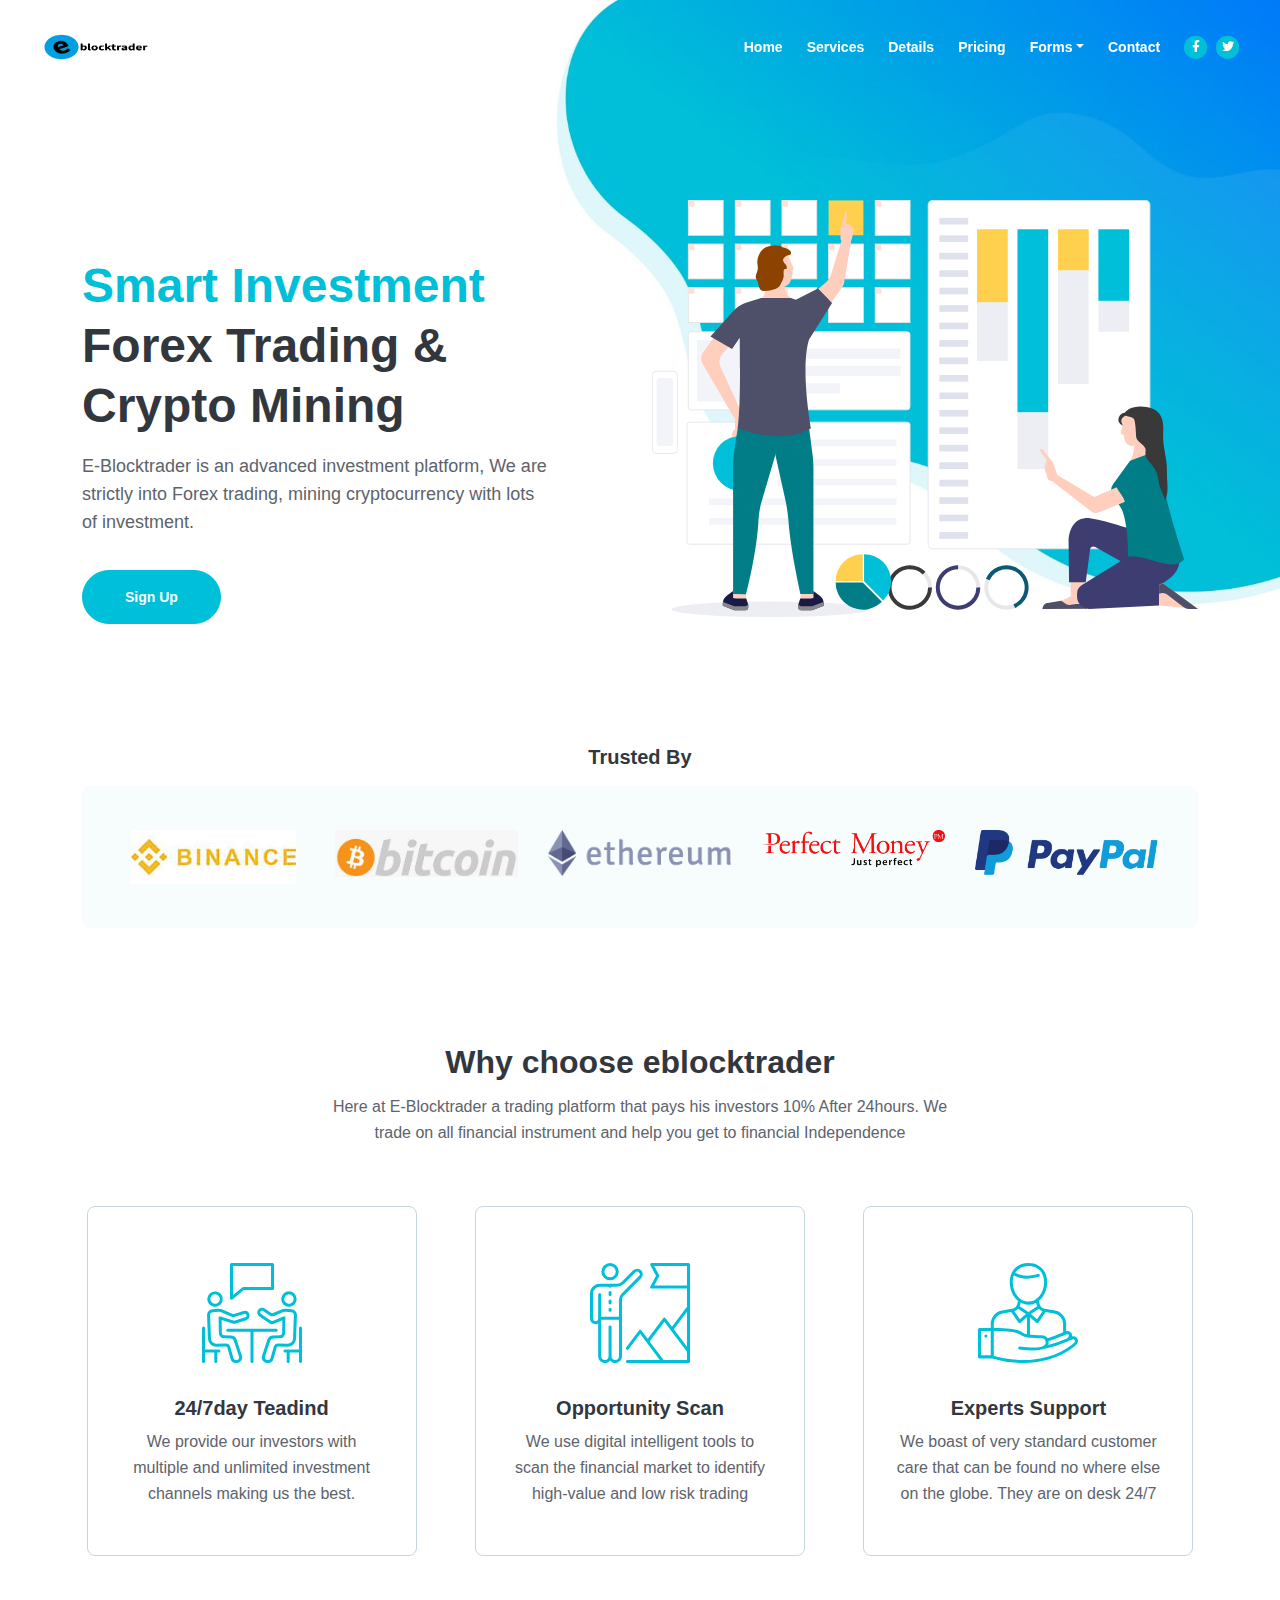
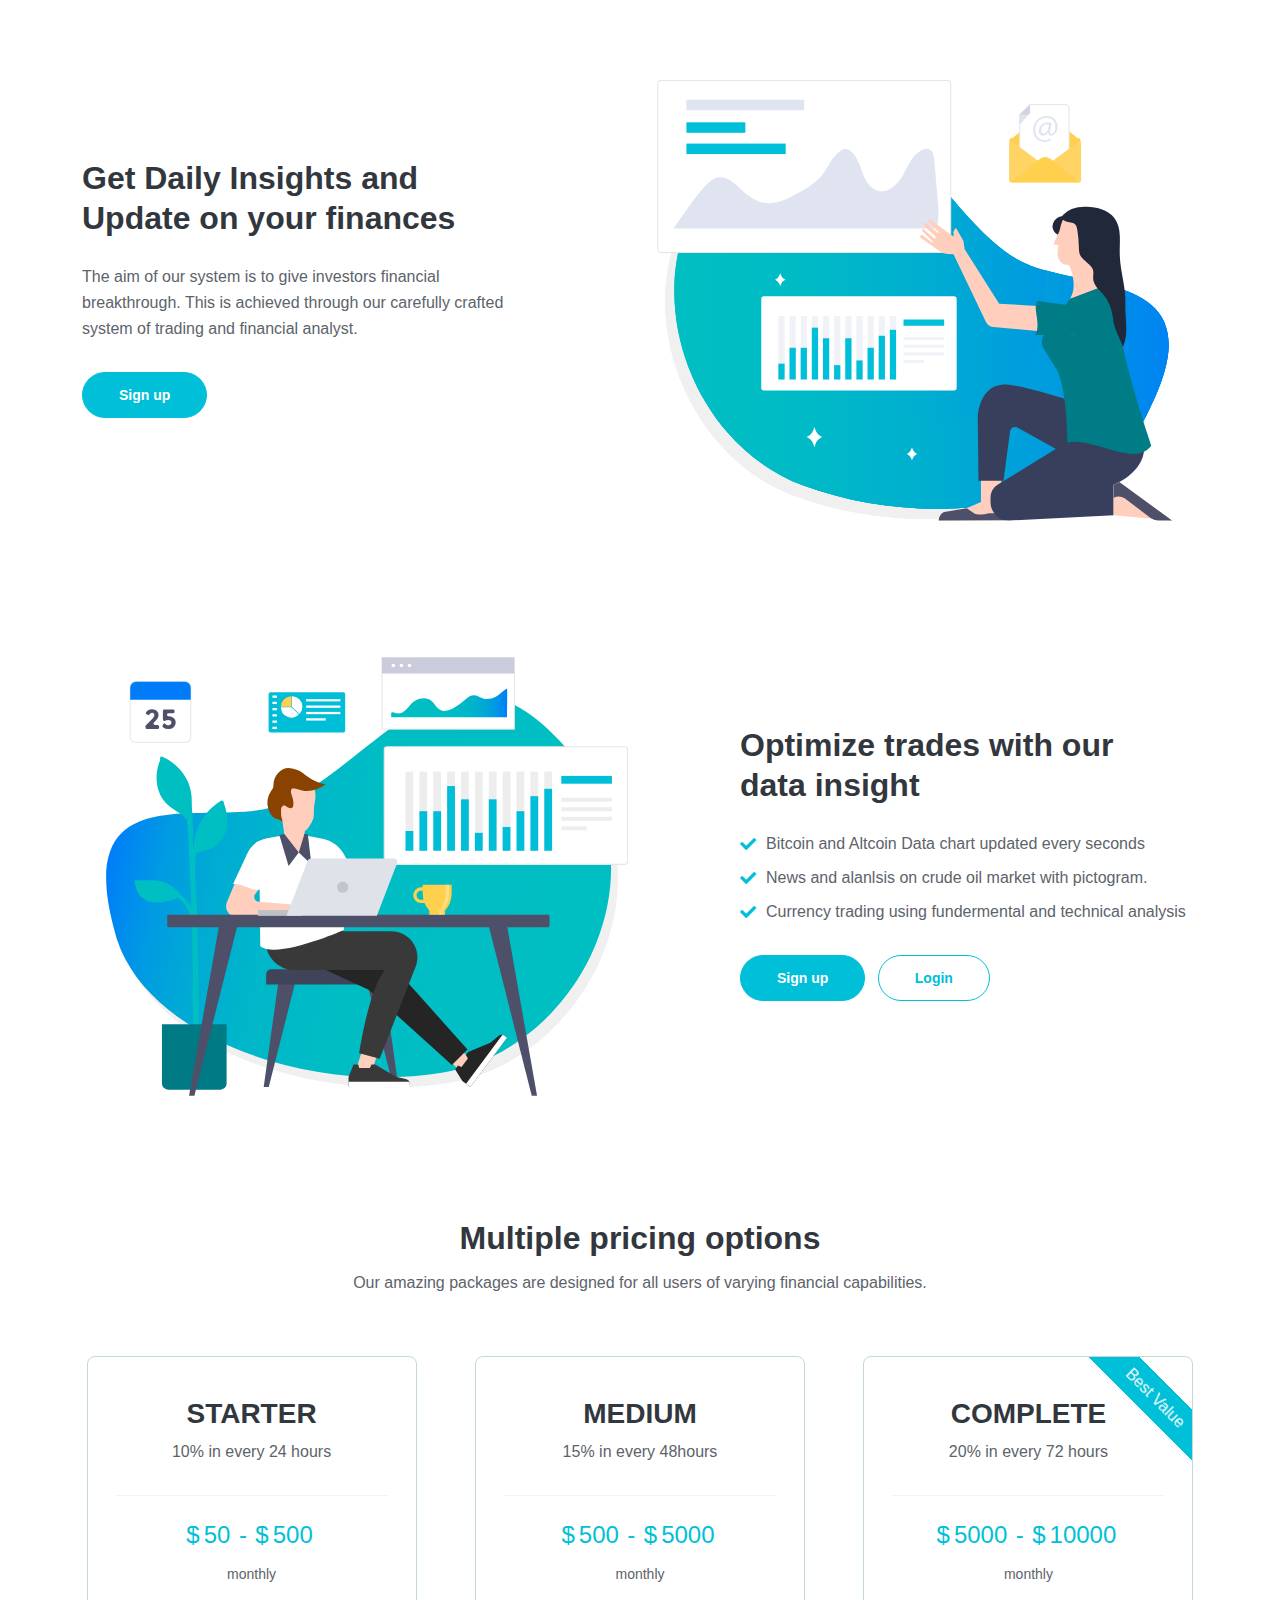
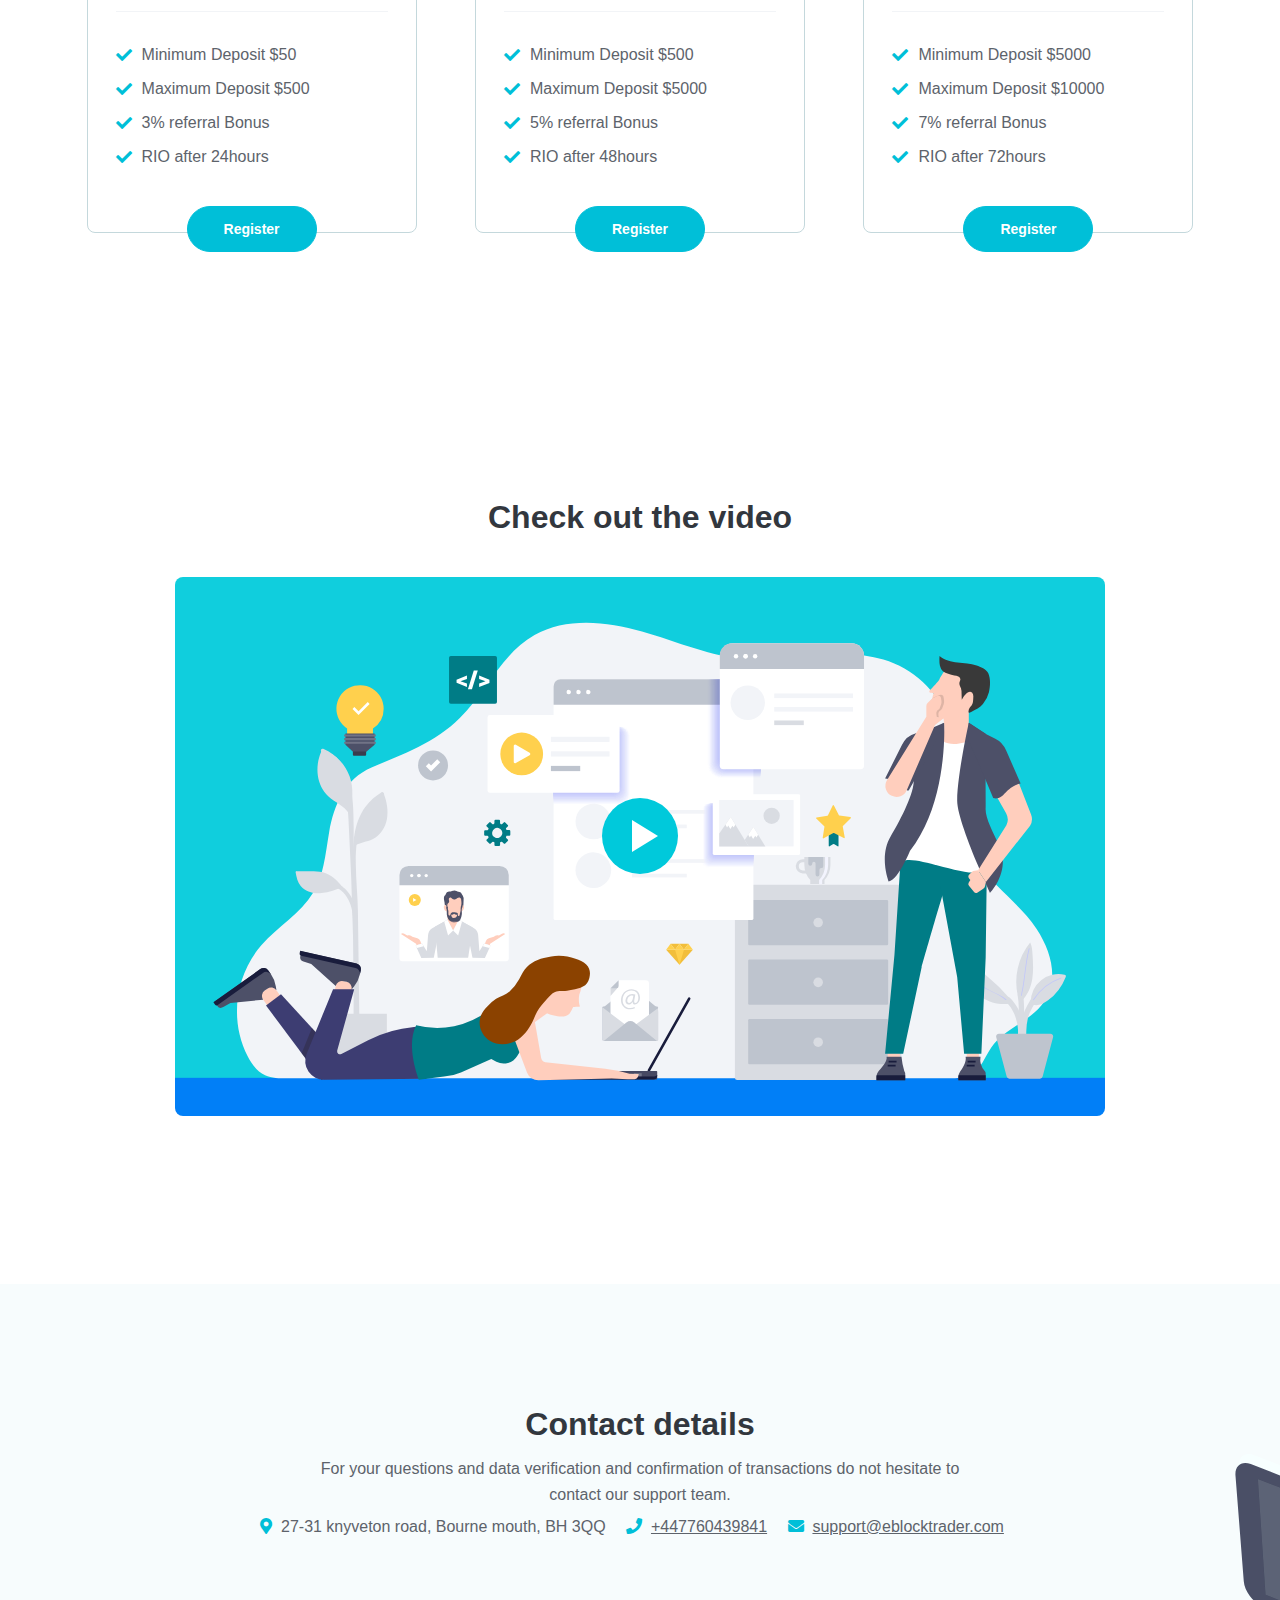
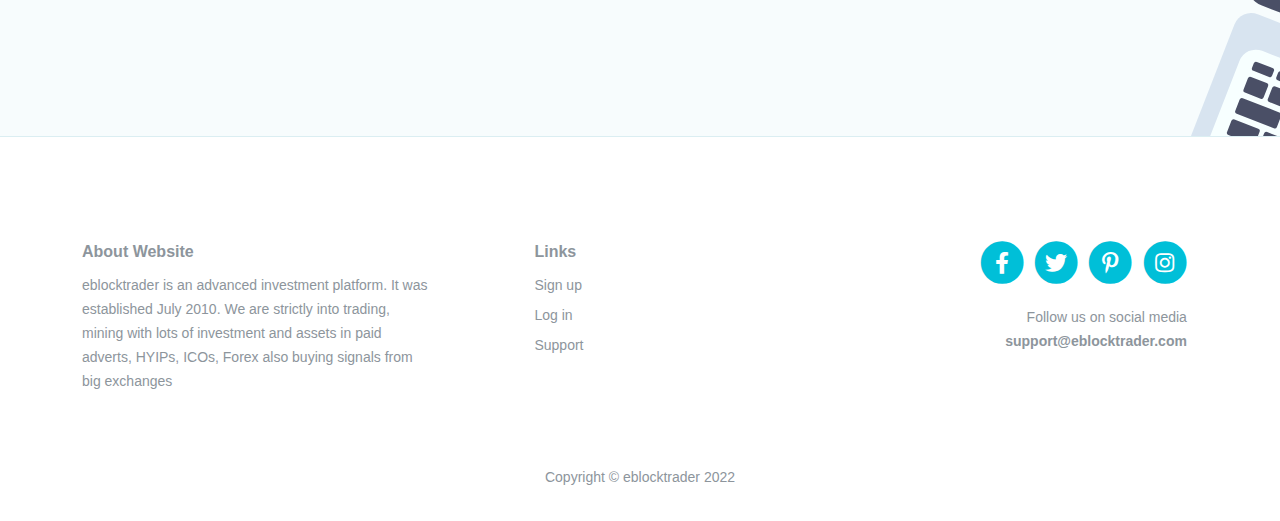
==== commit 2a6f9a9f: "all data validated" ====
--- a/index.html
+++ b/index.html
@@ -63,13 +63,13 @@
                         <li class="nav-item dropdown">
                             <a class="nav-link dropdown-toggle" href="#" id="dropdown01" data-bs-toggle="dropdown" aria-expanded="false">Forms</a>
                             <ul class="dropdown-menu" aria-labelledby="dropdown01">
-                                <li><a class="dropdown-item" href="terms.html">Sign Up</a></li>
+                                <li><a class="dropdown-item" href="./signup/">Sign Up</a></li>
                                 <li><div class="dropdown-divider"></div></li>
-                                <li><a class="dropdown-item" href="privacy.html">Log In</a></li>
+                                <li><a class="dropdown-item" href="./login/">Log In</a></li>
                             </ul>
                         </li>
                         <li class="nav-item">
-                            <a class="nav-link" href="#contact">Contact</a>
+                            <a class="nav-link" href="mailto:support@eblocktrader.com">Contact</a>
                         </li>
                     </ul>
                     <span class="nav-item social-icons">
@@ -218,8 +218,10 @@
                         <div class="text-container">
                             <h2>Get Daily Insights and Update on your finances</h2>
                             <p>The aim of our system is to give investors financial breakthrough. This is achieved through our carefully crafted system of trading and financial analyst. </p>
+                            <a class="btn-solid-reg" href="./signup/">Sign up</a>
+                        </div> <!-- end of text-container 
                             <a class="btn-solid-reg" data-bs-toggle="modal" data-bs-target="#detailsModal1" href="./signup/">Sign up</a>
-                        </div> <!-- end of text-container -->
+                        -->
                     </div> <!-- end of col -->
                     <div class="col-lg-6">
                         <div class="image-container">
